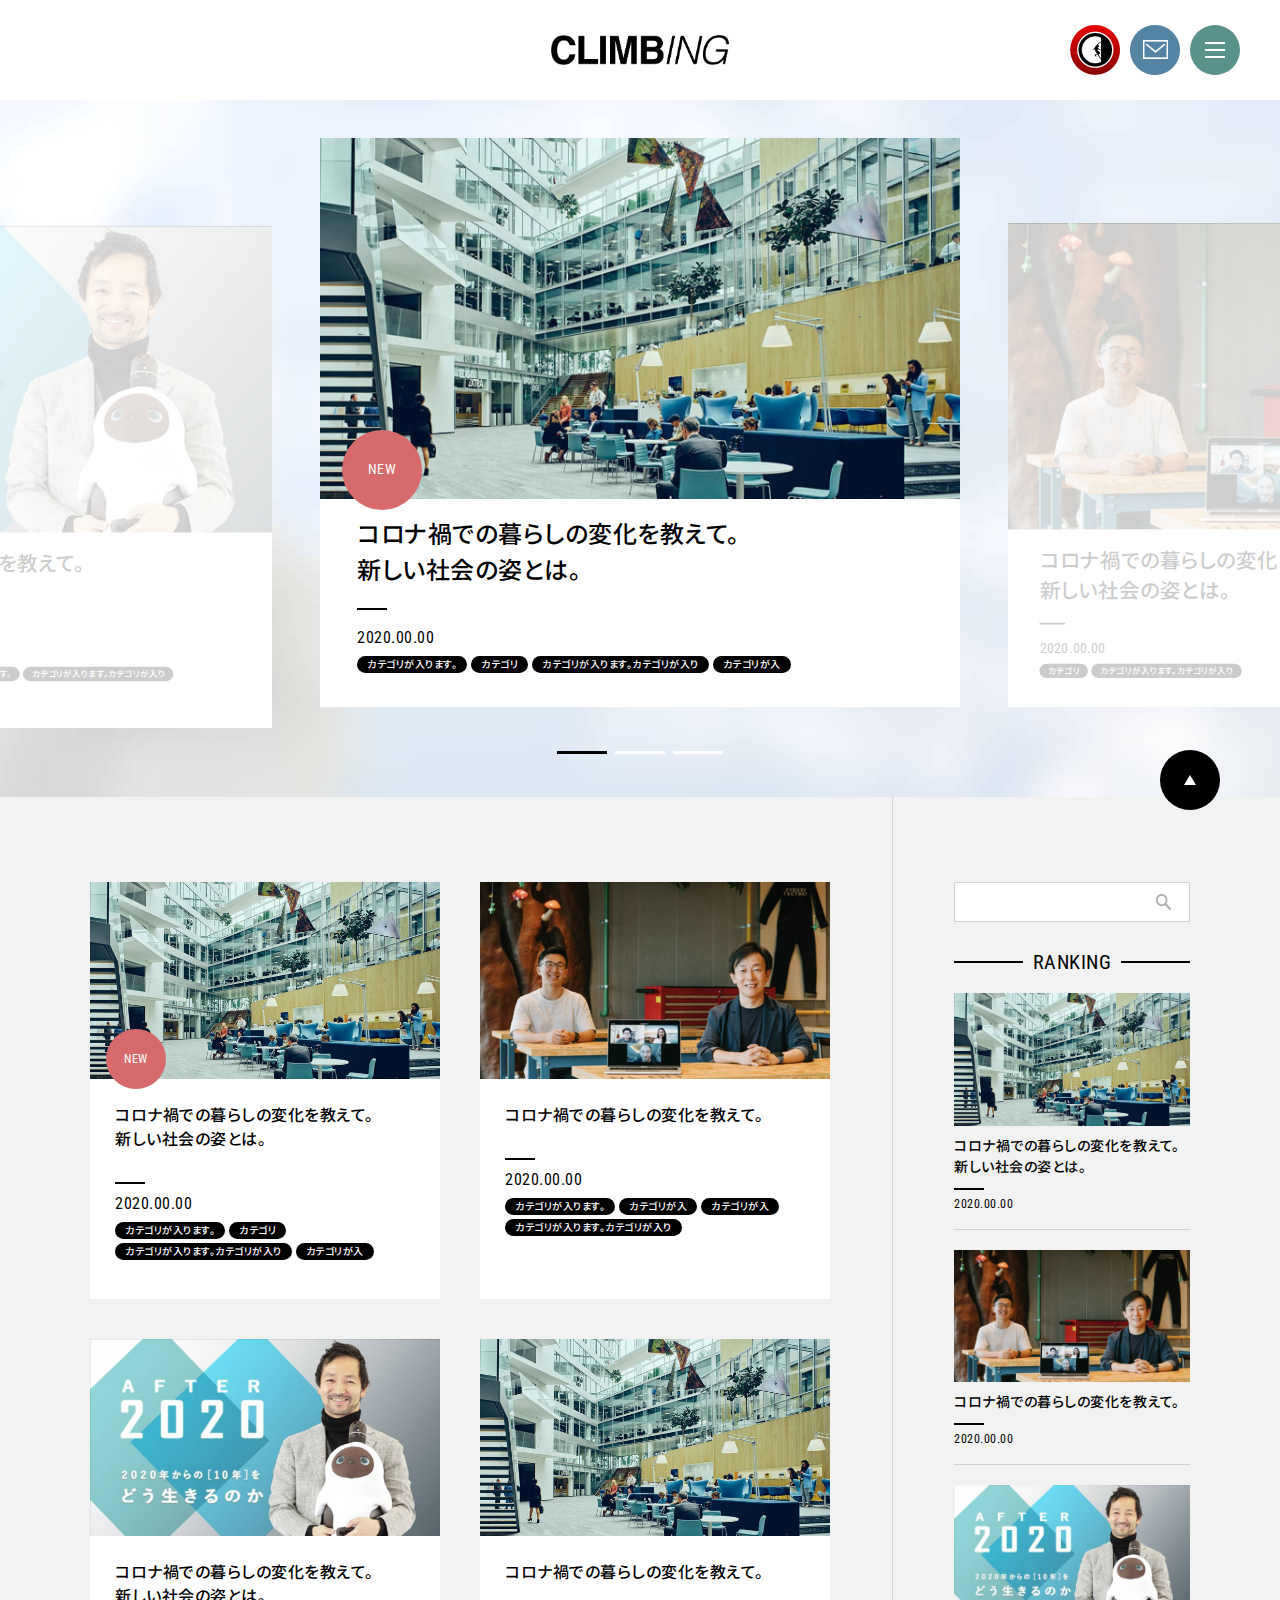
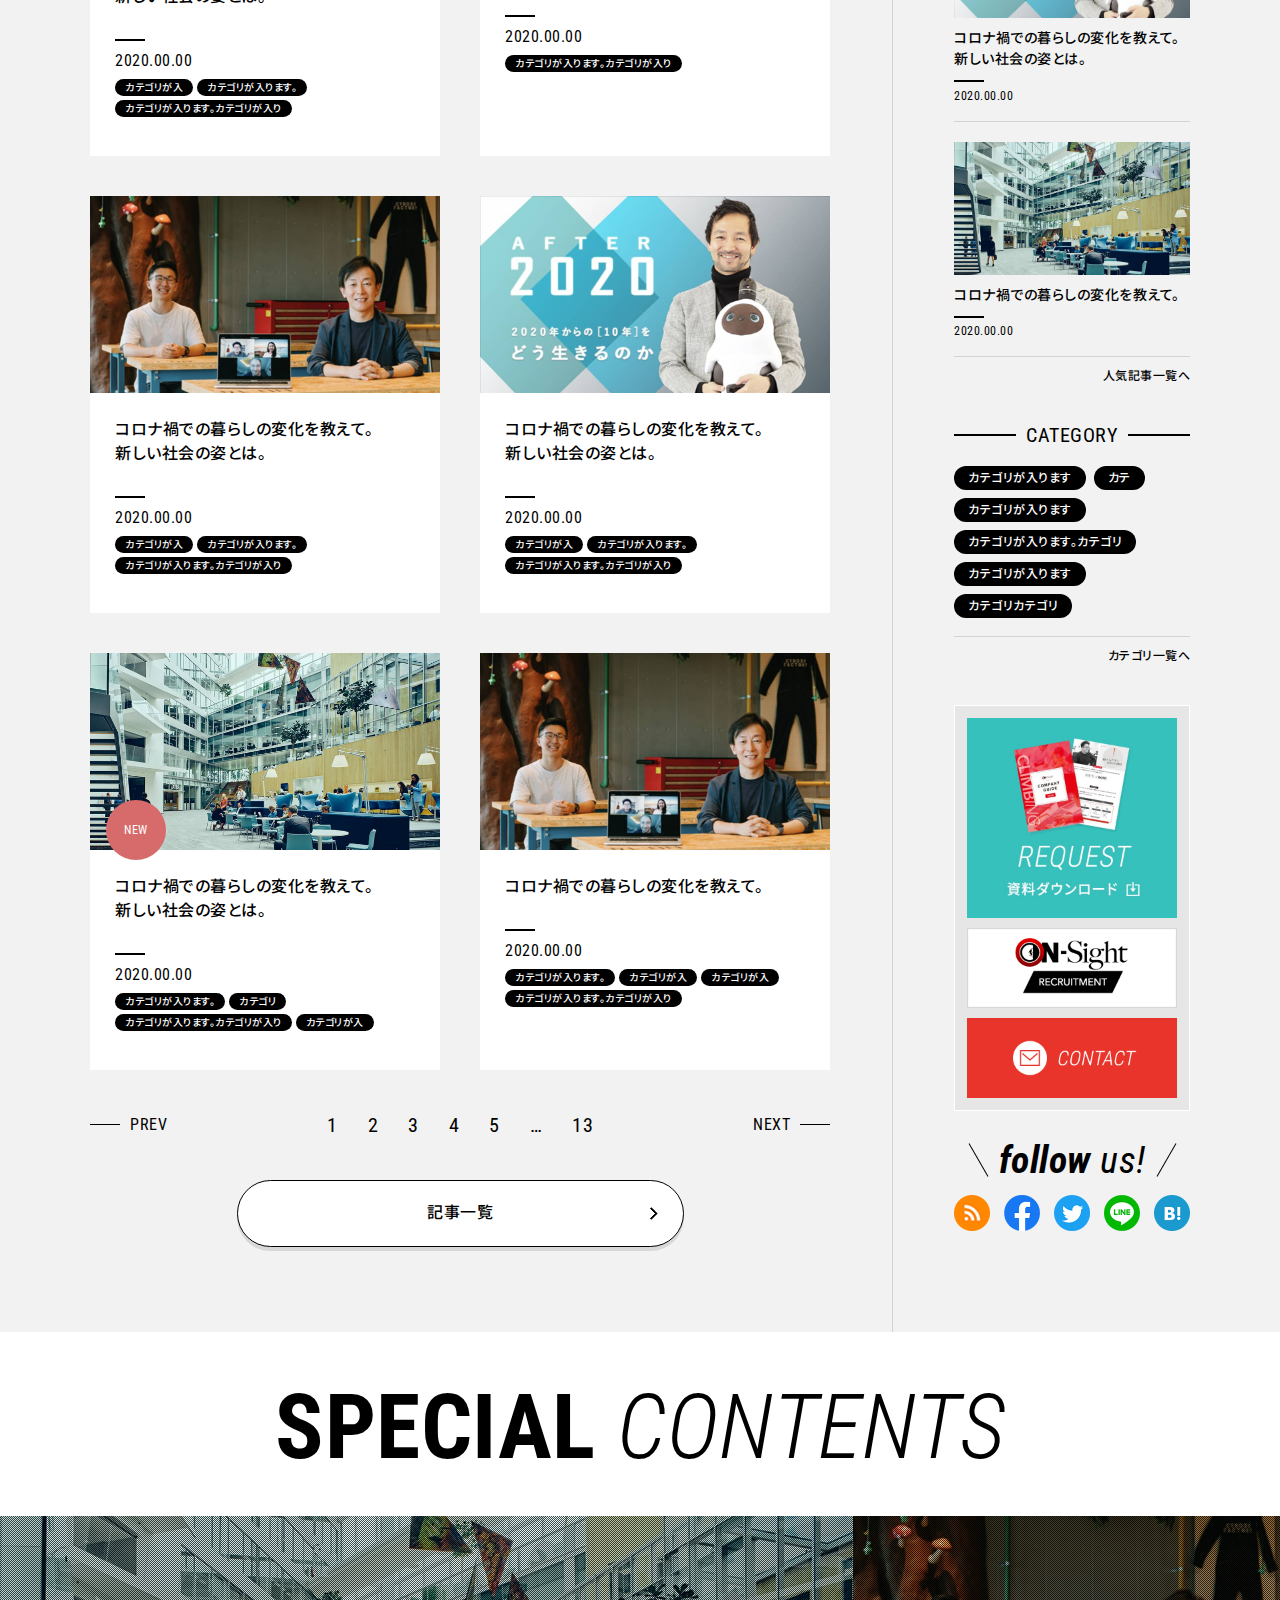
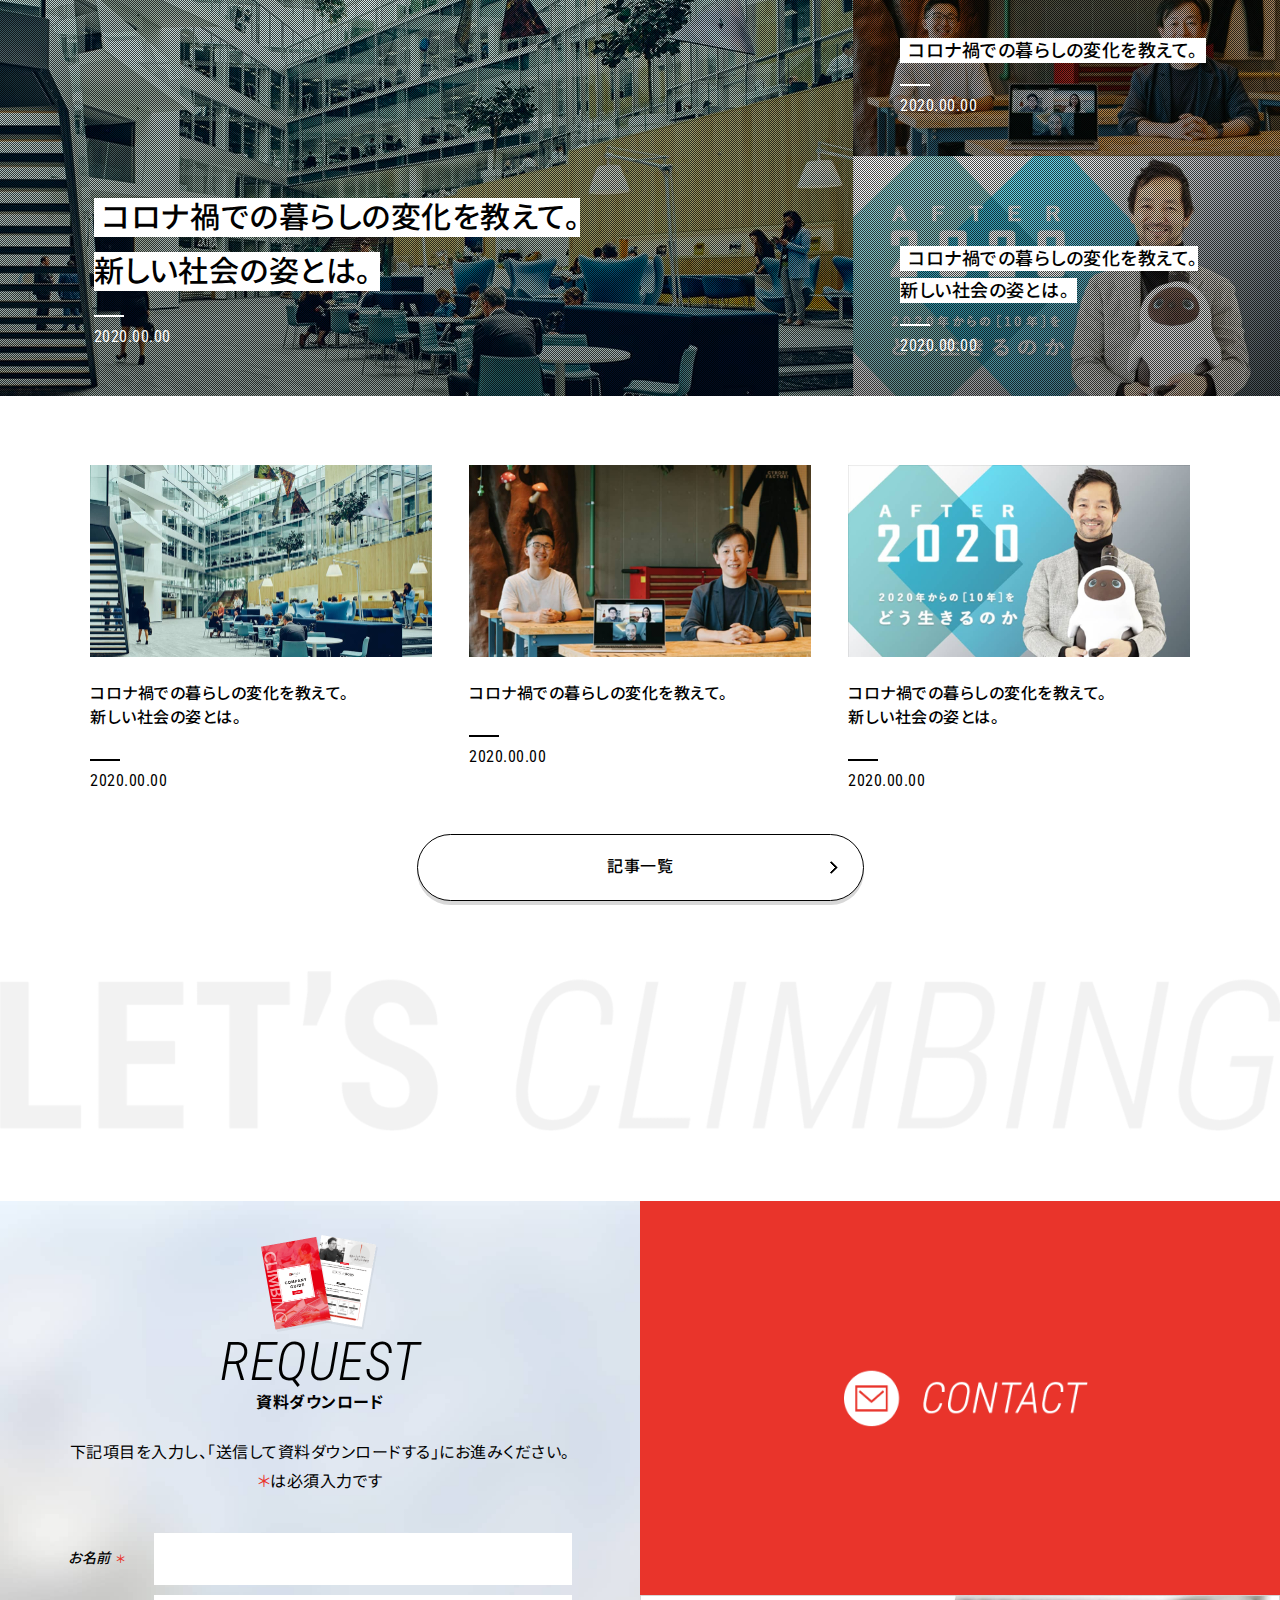
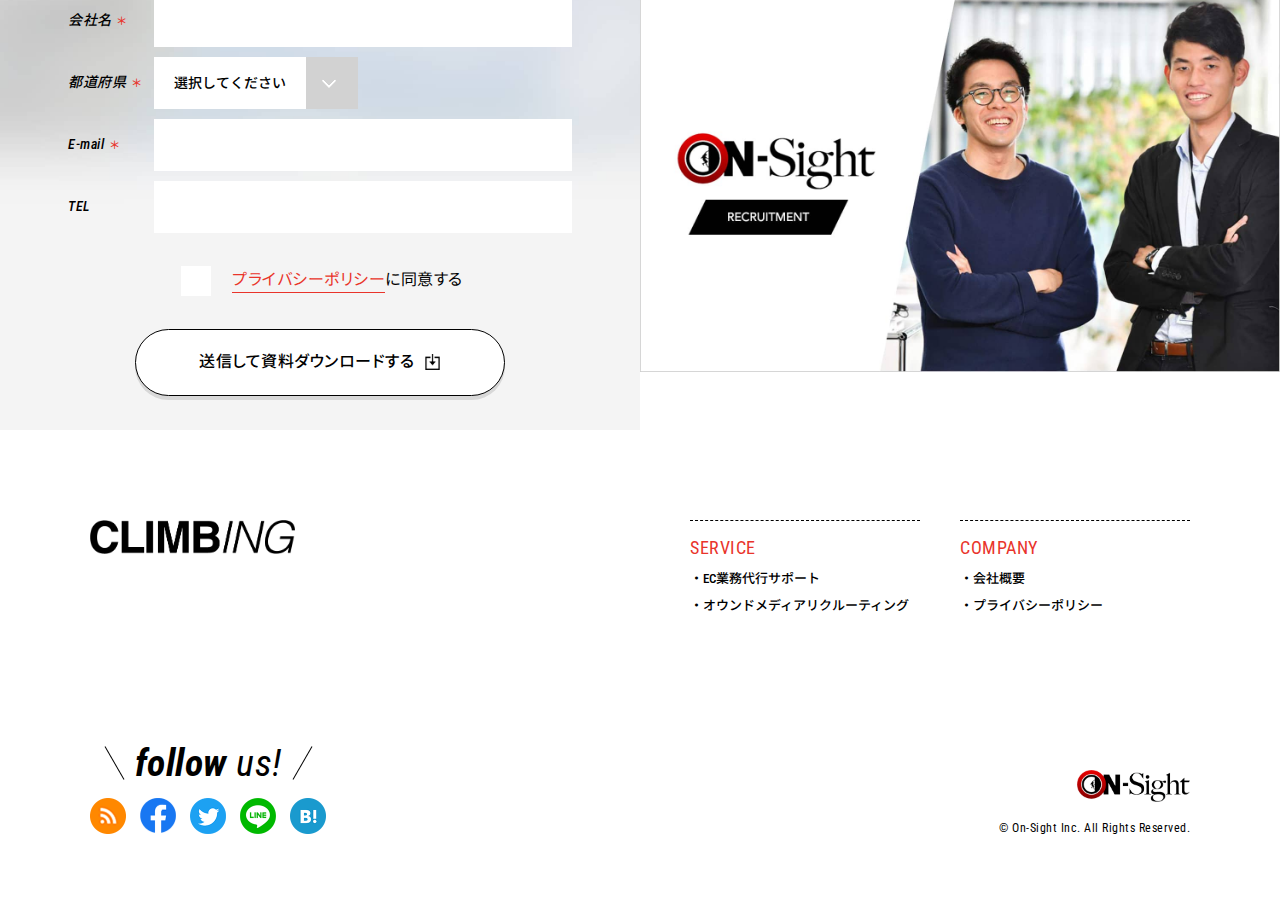
==== index.html @ fc83b9ff "HTML追加" ====
<!DOCTYPE HTML>
<html lang="ja">
<head>
<meta charset="UTF-8">

<meta http-equiv="X-UA-Compatible" content="IE=edge">
<meta name="viewport" content="width=device-width,initial-scale=1">
<title>CLIMBING</title>
<meta name="description" content="ディスクリプション">
<meta name="keywords" content="キーワードを,で区切って指定">
<meta property="og:url" content="ページのURL">
<meta property="og:title" content="ページのタイトル">
<meta property="og:type" content="ページのタイプ">
<meta property="og:description" content="記事の抜粋">
<meta property="og:image" content="画像のURL">
<meta property="og:site_name" content="※サイト名※">
<meta property="og:locale" content="ja_JP">
<meta name="msapplication-TileImage" content="画像のURL">
<link rel="shortcut icon" href="faviconのURL">

<link rel="stylesheet" href="./wp-content/themes/climbing/css/style.css">

</head>
<body>  
<a id="page-top"></a>
<div id="wrapper">
  <header class="header">
    <h1 class="header__logo"><a href="./"><img src="./wp-content/themes/climbing/images/logo_climbing.png" alt="CLIMBING" ></a></h1>
    <ul class="header__icn">
      <li class="header__icn__item"><a href="#"><img src="./wp-content/themes/climbing/images/icn_header_onsight.png" alt="オンサイト株式会社" ></a></li>
      <li class="header__icn__item"><a href="./contact/"><img src="./wp-content/themes/climbing/images/icn_header_contact.png" alt="CONTACT" ></a></li>
      <li class="header__icn__item -menu">
        <a href="#" class="header__menu" data-nav-open="false">
          <span class="header__menu__item -top"></span>
          <span class="header__menu__item -middle"></span>
          <span class="header__menu__item -bottom"></span>
        </a>
      </li>
    </ul>
    <nav class="header__nav" data-nav-open="false">
      <div class="header__nav__wrap">
        <ul class="header__nav__list">
          <li class="header__nav__list__item">
            <a href="./">
              <span class="en">Home</span>
              <span class="jp">ホーム</span>
            </a>
          </li>
          <li class="header__nav__list__item">
            <a href="./category/">
              <span class="en">CATEGORY</span>
              <span class="jp">カテゴリ一覧</span>
            </a>
          </li>
          <li class="header__nav__list__item">
            <a href="./#special">
              <span class="en">SPECIAL CONTENTS</span>
              <span class="jp">特集記事</span>
            </a>
          </li>
          <li class="header__nav__list__item">
            <a href="./#request">
              <span class="en">REQUEST</span>
              <span class="jp">資料ダウンロード</span>
            </a>
          </li>
          <li class="header__nav__list__item">
            <a href="./contact/">
              <span class="en">CONTACT</span>
              <span class="jp">お問い合わせ</span>
            </a>
          </li>
        </ul>
        <a href="https://on-sight.biz" target="_blank" class="header__nav__banner">
          <img src="./wp-content/themes/climbing/images/bnr_onsight.png" alt="オンサイト株式会社" >
        </a>
        <div class="header__nav__sns sns">
          <ul class="sns__list">
            <li class="sns__list__item"><a href="#"><img src="./wp-content/themes/climbing/images/icn_sns_rss.png" alt="RSS" ></a></li>
            <li class="sns__list__item"><a href="#"><img src="./wp-content/themes/climbing/images/icn_sns_facebook.png" alt="Facebook" ></a></li>
            <li class="sns__list__item"><a href="#"><img src="./wp-content/themes/climbing/images/icn_sns_twitter.png" alt="twitter" ></a></li>
            <li class="sns__list__item"><a href="#"><img src="./wp-content/themes/climbing/images/icn_sns_line.png" alt="LINE" ></a></li>
            <li class="sns__list__item"><a href="#"><img src="./wp-content/themes/climbing/images/icn_sns_bookmark.png" alt="はてなブックマーク" ></a></li>
          </ul>
        </div>
      <!--/.header__nav__wrap--></div>
    <!--/.header__nav--></nav>
  </header>
  <main class="main">
    <div class="home">
      <div class="home__pickup">
        <div class="swiper-container">
          <div class="swiper-wrapper">
            <div class="swiper-slide">
              <article class="home__pickup__article article -new">
                <a href="#">
                  <p class="article__photo"><img src="./wp-content/themes/climbing/images/ph_dummy1.jpg" alt="写真" ></p>
                  <h2 class="article__head">コロナ禍での暮らしの変化を教えて。<br>新しい社会の姿とは。</h2>
                </a>
                <div class="article__data">
                  <time datetime="2020-09-09" class="article__date">2020.00.00</time>
                  <ul class="article__category">
                    <li class="article__category__item"><a href="./category_list/" class="article__category__link">カテゴリが入ります。</a></li>
                    <li class="article__category__item"><a href="./category_list/" class="article__category__link">カテゴリ</a></li>
                    <li class="article__category__item"><a href="./category_list/" class="article__category__link">カテゴリが入ります。カテゴリが入り</a></li>
                    <li class="article__category__item"><a href="./category_list/" class="article__category__link">カテゴリが入</a></li>
                  </ul>
                <!--/.article__data--></div>
              </article>
            </div>
            <div class="swiper-slide">
              <article class="home__pickup__article article">
                <a href="#">
                  <p class="article__photo"><img src="./wp-content/themes/climbing/images/ph_dummy2.jpg" alt="写真" ></p>
                  <h2 class="article__head">コロナ禍での暮らしの変化を教えて。<br>新しい社会の姿とは。</h2>
                </a>
                <div class="article__data">
                  <time datetime="2020-09-09" class="article__date">2020.00.00</time>
                  <ul class="article__category">
                    <li class="article__category__item"><a href="./category_list/" class="article__category__link">カテゴリ</a></li>
                    <li class="article__category__item"><a href="./category_list/" class="article__category__link">カテゴリが入ります。カテゴリが入り</a></li>
                  </ul>
                <!--/.article__data--></div>
              </article>
            </div>
            <div class="swiper-slide">
              <article class="home__pickup__article article">
                <a href="#">
                  <p class="article__photo"><img src="./wp-content/themes/climbing/images/ph_dummy3.jpg" alt="写真" ></p>
                  <h2 class="article__head">コロナ禍での暮らしの変化を教えて。<br>新しい社会の姿とは。</h2>
                </a>
                <div class="article__data">
                  <time datetime="2020-09-09" class="article__date">2020.00.00</time>
                  <ul class="article__category">
                    <li class="article__category__item"><a href="./category_list/" class="article__category__link">カテゴリが入ります。</a></li>
                    <li class="article__category__item"><a href="./category_list/" class="article__category__link">カテゴリが入</a></li>
                    <li class="article__category__item"><a href="./category_list/" class="article__category__link">カテゴリが入ります。</a></li>
                    <li class="article__category__item"><a href="./category_list/" class="article__category__link">カテゴリが入ります。カテゴリが入り</a></li>
                    <li class="article__category__item"><a href="./category_list/" class="article__category__link">カテゴリが入ります。</a></li>
                  </ul>
                <!--/.article__data--></div>
              </article>
            </div>
          <!--/.swiper-wrapper--></div>
          <div class="swiper-pagination"></div>
        <!--/.swiper-container--></div>
      <!--/.home__pickup--></div>
      
      <div class="main__contents">
        <div class="main__contents__wrap wrap">
          <div class="main__contents__main">
            <div class="main__contents__articles">
              <article class="main__contents__article article -new">
                <a href="#">
                  <p class="article__photo"><img src="./wp-content/themes/climbing/images/ph_dummy1.jpg" alt="写真" ></p>
                  <h2 class="article__head">コロナ禍での暮らしの変化を教えて。<br>新しい社会の姿とは。</h2>
                </a>
                <div class="article__data">
                  <time datetime="2020-09-09" class="article__date">2020.00.00</time>
                  <ul class="article__category">
                    <li class="article__category__item"><a href="./category_list/" class="article__category__link">カテゴリが入ります。</a></li>
                    <li class="article__category__item"><a href="./category_list/" class="article__category__link">カテゴリ</a></li>
                    <li class="article__category__item"><a href="./category_list/" class="article__category__link">カテゴリが入ります。カテゴリが入り</a></li>
                    <li class="article__category__item"><a href="./category_list/" class="article__category__link">カテゴリが入</a></li>
                  </ul>
                <!--/.article__data--></div>
              </article>
              <article class="main__contents__article article">
                <a href="#">
                  <p class="article__photo"><img src="./wp-content/themes/climbing/images/ph_dummy2.jpg" alt="写真" ></p>
                  <h2 class="article__head">コロナ禍での暮らしの変化を教えて。</h2>
                </a>
                <div class="article__data">
                  <time datetime="2020-09-09" class="article__date">2020.00.00</time>
                  <ul class="article__category">
                    <li class="article__category__item"><a href="./category_list/" class="article__category__link">カテゴリが入ります。</a></li>
                    <li class="article__category__item"><a href="./category_list/" class="article__category__link">カテゴリが入</a></li>
                    <li class="article__category__item"><a href="./category_list/" class="article__category__link">カテゴリが入</a></li>
                    <li class="article__category__item"><a href="./category_list/" class="article__category__link">カテゴリが入ります。カテゴリが入り</a></li>
                  </ul>
                <!--/.article__data--></div>
              </article>
              <article class="main__contents__article article">
                <a href="#">
                  <p class="article__photo"><img src="./wp-content/themes/climbing/images/ph_dummy3.jpg" alt="写真" ></p>
                  <h2 class="article__head">コロナ禍での暮らしの変化を教えて。<br>新しい社会の姿とは。</h2>
                </a>
                <div class="article__data">
                  <time datetime="2020-09-09" class="article__date">2020.00.00</time>
                  <ul class="article__category">
                    <li class="article__category__item"><a href="./category_list/" class="article__category__link">カテゴリが入</a></li>
                    <li class="article__category__item"><a href="./category_list/" class="article__category__link">カテゴリが入ります。</a></li>
                    <li class="article__category__item"><a href="./category_list/" class="article__category__link">カテゴリが入ります。カテゴリが入り</a></li>
                  </ul>
                <!--/.article__data--></div>
              </article>
              <article class="main__contents__article article">
                <a href="#">
                  <p class="article__photo"><img src="./wp-content/themes/climbing/images/ph_dummy1.jpg" alt="写真" ></p>
                  <h2 class="article__head">コロナ禍での暮らしの変化を教えて。</h2>
                </a>
                <div class="article__data">
                  <time datetime="2020-09-09" class="article__date">2020.00.00</time>
                  <ul class="article__category">
                    <li class="article__category__item"><a href="./category_list/" class="article__category__link">カテゴリが入ります。カテゴリが入り</a></li>
                  </ul>
                <!--/.article__data--></div>
              </article>
              <article class="main__contents__article article">
                <a href="#">
                  <p class="article__photo"><img src="./wp-content/themes/climbing/images/ph_dummy2.jpg" alt="写真" ></p>
                  <h2 class="article__head">コロナ禍での暮らしの変化を教えて。<br>新しい社会の姿とは。</h2>
                </a>
                <div class="article__data">
                  <time datetime="2020-09-09" class="article__date">2020.00.00</time>
                  <ul class="article__category">
                    <li class="article__category__item"><a href="./category_list/" class="article__category__link">カテゴリが入</a></li>
                    <li class="article__category__item"><a href="./category_list/" class="article__category__link">カテゴリが入ります。</a></li>
                    <li class="article__category__item"><a href="./category_list/" class="article__category__link">カテゴリが入ります。カテゴリが入り</a></li>
                  </ul>
                <!--/.article__data--></div>
              </article>
              <article class="main__contents__article article">
                <a href="#">
                  <p class="article__photo"><img src="./wp-content/themes/climbing/images/ph_dummy3.jpg" alt="写真" ></p>
                  <h2 class="article__head">コロナ禍での暮らしの変化を教えて。<br>新しい社会の姿とは。</h2>
                </a>
                <div class="article__data">
                  <time datetime="2020-09-09" class="article__date">2020.00.00</time>
                  <ul class="article__category">
                    <li class="article__category__item"><a href="./category_list/" class="article__category__link">カテゴリが入</a></li>
                    <li class="article__category__item"><a href="./category_list/" class="article__category__link">カテゴリが入ります。</a></li>
                    <li class="article__category__item"><a href="./category_list/" class="article__category__link">カテゴリが入ります。カテゴリが入り</a></li>
                  </ul>
                <!--/.article__data--></div>
              </article>
              <article class="main__contents__article article -new">
                <a href="#">
                  <p class="article__photo"><img src="./wp-content/themes/climbing/images/ph_dummy1.jpg" alt="写真" ></p>
                  <h2 class="article__head">コロナ禍での暮らしの変化を教えて。<br>新しい社会の姿とは。</h2>
                </a>
                <div class="article__data">
                  <time datetime="2020-09-09" class="article__date">2020.00.00</time>
                  <ul class="article__category">
                    <li class="article__category__item"><a href="./category_list/" class="article__category__link">カテゴリが入ります。</a></li>
                    <li class="article__category__item"><a href="./category_list/" class="article__category__link">カテゴリ</a></li>
                    <li class="article__category__item"><a href="./category_list/" class="article__category__link">カテゴリが入ります。カテゴリが入り</a></li>
                    <li class="article__category__item"><a href="./category_list/" class="article__category__link">カテゴリが入</a></li>
                  </ul>
                <!--/.article__data--></div>
              </article>
              <article class="main__contents__article article">
                <a href="#">
                  <p class="article__photo"><img src="./wp-content/themes/climbing/images/ph_dummy2.jpg" alt="写真" ></p>
                  <h2 class="article__head">コロナ禍での暮らしの変化を教えて。</h2>
                </a>
                <div class="article__data">
                  <time datetime="2020-09-09" class="article__date">2020.00.00</time>
                  <ul class="article__category">
                    <li class="article__category__item"><a href="./category_list/" class="article__category__link">カテゴリが入ります。</a></li>
                    <li class="article__category__item"><a href="./category_list/" class="article__category__link">カテゴリが入</a></li>
                    <li class="article__category__item"><a href="./category_list/" class="article__category__link">カテゴリが入</a></li>
                    <li class="article__category__item"><a href="./category_list/" class="article__category__link">カテゴリが入ります。カテゴリが入り</a></li>
                  </ul>
                <!--/.article__data--></div>
              </article>
            <!--/.contents__articles--></div>
            <div class="main__contents__pager pager">
              <p class="pager__prev"><a href="#">PREV</a></p>
              <ul class="pager__nav">
                <li class="pager__nav__item"><a href="#">1</a></li>
                <li class="pager__nav__item"><a href="#">2</a></li>
                <li class="pager__nav__item"><a href="#">3</a></li>
                <li class="pager__nav__item"><a href="#">4</a></li>
                <li class="pager__nav__item"><a href="#">5</a></li>
                <li class="pager__nav__item"><span>…</span></li>
                <li class="pager__nav__item"><a href="#">13</a></li>
              </ul>
              <p class="pager__next"><a href="#">NEXT</a></p>
            <!--/.pager--></div>
            <div class="main__contents__button button">
              <a href="#" class="button__item">
                <span class="button__txt">記事一覧</span>
              </a>
            <!--/.button--></div>
          <!--/.contents__main--></div>
          <div class="main__contents__side side">
            <div class="side__search">
              <input type="text" name="search" value="" class="side__search__input">
            <!--/.side__search--></div>
            <section class="side__ranking">
              <h2 class="side__ranking__head"><span class="side__ranking__head__txt">RANKING</span></h2>
              <div class="side__ranking__articles">
                <article class="side__ranking__article article -small">
                  <a href="#">
                    <p class="article__photo"><img src="./wp-content/themes/climbing/images/ph_dummy1.jpg" alt="写真" ></p>
                    <h2 class="article__head">コロナ禍での暮らしの変化を教えて。<br>新しい社会の姿とは。</h2>
                    <div class="article__data">
                      <time datetime="2020-09-09" class="article__date">2020.00.00</time>
                    <!--/.article__data--></div>
                  </a>
                </article>
                <article class="side__ranking__article article -small">
                  <a href="#">
                    <p class="article__photo"><img src="./wp-content/themes/climbing/images/ph_dummy2.jpg" alt="写真" ></p>
                    <h2 class="article__head">コロナ禍での暮らしの変化を教えて。</h2>
                    <div class="article__data">
                      <time datetime="2020-09-09" class="article__date">2020.00.00</time>
                    <!--/.article__data--></div>
                  </a>
                </article>
                <article class="side__ranking__article article -small">
                  <a href="#">
                    <p class="article__photo"><img src="./wp-content/themes/climbing/images/ph_dummy3.jpg" alt="写真" ></p>
                    <h2 class="article__head">コロナ禍での暮らしの変化を教えて。<br>新しい社会の姿とは。</h2>
                    <div class="article__data">
                      <time datetime="2020-09-09" class="article__date">2020.00.00</time>
                    <!--/.article__data--></div>
                  </a>
                </article>
                <article class="side__ranking__article article -small">
                  <a href="#">
                    <p class="article__photo"><img src="./wp-content/themes/climbing/images/ph_dummy1.jpg" alt="写真" ></p>
                    <h2 class="article__head">コロナ禍での暮らしの変化を教えて。</h2>
                    <div class="article__data">
                      <time datetime="2020-09-09" class="article__date">2020.00.00</time>
                    <!--/.article__data--></div>
                  </a>
                </article>
                <a href="./category/" class="side__ranking__link">人気記事一覧へ</a>
              <!--/.side__ranking__articles--></div>
            <!--/.side__ranking--></section>
            <section class="side__category">
              <h2 class="side__category__head"><span class="side__category__head__txt">CATEGORY</span></h2>
              <ul class="side__category__list">
                <li class="side__category__list__item"><a href="./category_list/">カテゴリが入ります</a></li>
                <li class="side__category__list__item"><a href="./category_list/">カテ</a></li>
                <li class="side__category__list__item"><a href="./category_list/">カテゴリが入ります</a></li>
                <li class="side__category__list__item"><a href="./category_list/">カテゴリが入ります。カテゴリ</a></li>
                <li class="side__category__list__item"><a href="./category_list/">カテゴリが入ります</a></li>
                <li class="side__category__list__item"><a href="./category_list/">カテゴリカテゴリ</a></li>
              <!--/.side__category__list--></ul>
              <a href="./category/" class="side__category__link">カテゴリ一覧へ</a>
            <!--/.side__category--></section>
            <div class="side__banners">
              <div class="side__banners__cols -request">
               <a href="./#request" data-scroll class="side__banners__item">
                 <span class="pc-only"><img src="./wp-content/themes/climbing/images/bnr_request_s.jpg" alt="資料ダウンロード" ></span>
                 <span class="sp-only"><img src="./wp-content/themes/climbing/images/bnr_request_s_sp.jpg" alt="資料ダウンロード" ></span>
              </a>
              <!--/.side__banners__cols--></div>
              <div class="side__banners__cols">
                <a href="https://on-sight.biz/recruit/" target="_blank" class="side__banners__item"><img src="./wp-content/themes/climbing/images/bnr_recruit_s.png" alt="オンサイト株式会社 採用情報" ></a>
                <a href="./contact/" class="side__banners__item"><img src="./wp-content/themes/climbing/images/bnr_contact_s.png" alt="CONTACT" ></a>
              <!--/.side__banners__cols--></div>
            <!--/.side__banners--></div>
            <section class="side__sns sns">
              <h2 class="sns__head">
                <span class="sns__head__txt"><span class="bold">follow</span> us!</span>
              </h2>
              <ul class="sns__list">
                <li class="sns__list__item"><a href="#"><img src="./wp-content/themes/climbing/images/icn_sns_rss.png" alt="RSS" ></a></li>
                <li class="sns__list__item"><a href="#"><img src="./wp-content/themes/climbing/images/icn_sns_facebook.png" alt="Facebook" ></a></li>
                <li class="sns__list__item"><a href="#"><img src="./wp-content/themes/climbing/images/icn_sns_twitter.png" alt="twitter" ></a></li>
                <li class="sns__list__item"><a href="#"><img src="./wp-content/themes/climbing/images/icn_sns_line.png" alt="LINE" ></a></li>
                <li class="sns__list__item"><a href="#"><img src="./wp-content/themes/climbing/images/icn_sns_bookmark.png" alt="はてなブックマーク" ></a></li>
              </ul>
            </section>
          <!--/.contents__side--></div>
        <!--/.contents__wrap--></div>
      <!--/.contents--></div>
      <section id="special" class="home__special">
        <h2 class="home__special__head wrap">
          <span class="bold">SPECIAL</span> <span class="italic">CONTENTS</span>
        </h2>
        <div class="pc-only">
          <div class="home__special__pickup">
            <div class="home__special__pickup__main">
              <article class="home__special__pickup__article article">
                <a href="#">
                  <p class="article__photo"><img src="./wp-content/themes/climbing/images/ph_dummy1.jpg" alt="写真" ></p>
                  <div class="home__special__pickup__article__data">
                    <h2 class="article__head">コロナ禍での暮らしの変化を教えて。<br>新しい社会の姿とは。</h2>
                    <div class="article__data">
                      <time datetime="2020-09-09" class="article__date">2020.00.00</time>
                    <!--/.article__data--></div>
                  <!--/.home__special__pickup__article__data--></div>
                </a>
              </article>
            <!--/.home__special__pickup__main--></div>
            <div class="home__special__pickup__sub">
              <article class="home__special__pickup__article article">
                <a href="#">
                  <p class="article__photo"><img src="./wp-content/themes/climbing/images/ph_dummy2.jpg" alt="写真" ></p>
                  <div class="home__special__pickup__article__data">
                    <h2 class="article__head">コロナ禍での暮らしの変化を教えて。</h2>
                    <div class="article__data">
                      <time datetime="2020-09-09" class="article__date">2020.00.00</time>
                    <!--/.article__data--></div>
                  <!--/.home__special__pickup__article__data--></div>
                </a>
              </article>
              <article class="home__special__pickup__article article">
                <a href="#">
                  <p class="article__photo"><img src="./wp-content/themes/climbing/images/ph_dummy3.jpg" alt="写真" ></p>
                  <div class="home__special__pickup__article__data">
                    <h2 class="article__head">コロナ禍での暮らしの変化を教えて。<br>新しい社会の姿とは。</h2>
                    <div class="article__data">
                      <time datetime="2020-09-09" class="article__date">2020.00.00</time>
                    <!--/.article__data--></div>
                  <!--/.home__special__pickup__article__data--></div>
                </a>
              </article>
            <!--/.home__special__pickup__sub--></div>
          <!--/.home__special__pickup--></div>
        <!--/.pc-only--></div>
        <div class="sp-only">
          <div class="home__special__pickup">
            <div class="swiper-container">
              <div class="swiper-wrapper">
                <div class="swiper-slide">
                  <article class="home__special__pickup__article article">
                    <a href="#">
                      <p class="article__photo"><img src="./wp-content/themes/climbing/images/ph_dummy1.jpg" alt="写真" ></p>
                      <div class="home__special__pickup__article__data">
                        <h2 class="article__head">コロナ禍での暮らしの変化を教えて。<br>新しい社会の姿とは。</h2>
                        <div class="article__data">
                          <time datetime="2020-09-09" class="article__date">2020.00.00</time>
                        <!--/.article__data--></div>
                      <!--/.home__special__pickup__article__data--></div>
                    </a>
                  </article>
                </div>
                <div class="swiper-slide">
                  <article class="home__special__pickup__article article">
                    <a href="#">
                      <p class="article__photo"><img src="./wp-content/themes/climbing/images/ph_dummy2.jpg" alt="写真" ></p>
                      <div class="home__special__pickup__article__data">
                        <h2 class="article__head">コロナ禍での暮らしの変化を教えて。</h2>
                        <div class="article__data">
                          <time datetime="2020-09-09" class="article__date">2020.00.00</time>
                        <!--/.article__data--></div>
                      <!--/.home__special__pickup__article__data--></div>
                    </a>
                  </article>
                </div>
                <div class="swiper-slide">
                  <article class="home__special__pickup__article article">
                    <a href="#">
                      <p class="article__photo"><img src="./wp-content/themes/climbing/images/ph_dummy3.jpg" alt="写真" ></p>
                      <div class="home__special__pickup__article__data">
                        <h2 class="article__head">コロナ禍での暮らしの変化を教えて。<br>新しい社会の姿とは。</h2>
                        <div class="article__data">
                          <time datetime="2020-09-09" class="article__date">2020.00.00</time>
                        <!--/.article__data--></div>
                      <!--/.home__special__pickup__article__data--></div>
                    </a>
                  </article>
                </div>
              <!--/.swiper-wrapper--></div>
              <div class="swiper-pagination"></div>
            <!--/.swiper-container--></div>
          <!--/.home__special__pickup--></div>
        <!--/.sp-only--></div>
        <div class="wrap">
          <div class="home__special__contents">
            <article class="home__special__contents__article article -middle">
              <a href="#">
                <p class="article__photo"><img src="./wp-content/themes/climbing/images/ph_dummy1.jpg" alt="写真" ></p>
                <h2 class="article__head">コロナ禍での暮らしの変化を教えて。<br>新しい社会の姿とは。</h2>
                <div class="article__data">
                  <time datetime="2020-09-09" class="article__date">2020.00.00</time>
                <!--/.article__data--></div>
              </a>
            </article>
            <article class="home__special__contents__article article -middle">
              <a href="#">
                <p class="article__photo"><img src="./wp-content/themes/climbing/images/ph_dummy2.jpg" alt="写真" ></p>
                <h2 class="article__head">コロナ禍での暮らしの変化を教えて。</h2>
                <div class="article__data">
                  <time datetime="2020-09-09" class="article__date">2020.00.00</time>
                <!--/.article__data--></div>
              </a>
            </article>
            <article class="home__special__contents__article article -middle">
              <a href="#">
                <p class="article__photo"><img src="./wp-content/themes/climbing/images/ph_dummy3.jpg" alt="写真" ></p>
                <h2 class="article__head">コロナ禍での暮らしの変化を教えて。<br>新しい社会の姿とは。</h2>
                <div class="article__data">
                  <time datetime="2020-09-09" class="article__date">2020.00.00</time>
                <!--/.article__data--></div>
              </a>
            </article>
          <!--/.home__special__contents--></div>
          <div class="home__special__button button">
            <a href="#" class="button__item">
              <span class="button__txt">記事一覧</span>
            </a>
          <!--/.button--></div>
        <!--/.wrap--></div>
      <!--/.home__special--></section>
      <div class="home__footer">
        <div class="home__footer__wrap">
          <div class="home__footer__cols">
            <section id="request" class="request">
              <div class="request__wrap">
                <h2 class="request__head">
                  <span class="img"><img src="./wp-content/themes/climbing/images/img_request.png" alt="資料ダウンロード" ></span>
                  <span class="en">REQUEST</span>
                  <span class="jp">資料ダウンロード</span>
                </h2>
                <p class="request__txt">下記項目を入力し、<br class="sp-only">「送信して資料ダウンロードする」にお進みください。<br><span class="red">＊</span>は必須入力です</p>
                <dl class="request__form">
                  <dt class="request__form__head -required">お名前</dt>
                  <dd class="request__form__input"><input type="text" name="name" value="" required></dd>
                  <dt class="request__form__head -required">会社名</dt>
                  <dd class="request__form__input"><input type="text" name="company" value="" required></dd>
                  <dt class="request__form__head -required">都道府県</dt>
                  <dd class="request__form__input">
                    <label class="request__form__select">
                      <select name="pref_id" tabindex="0" required>
                        <option value="" selected>選択してください</option>
                          <optgroup label="北海道・東北">  
                              <option value="北海道">北海道</option>  
                              <option value="青森県">青森県</option>  
                              <option value="秋田県">秋田県</option>  
                              <option value="岩手県">岩手県</option>  
                              <option value="山形県">山形県</option>  
                              <option value="宮城県">宮城県</option>  
                              <option value="福島県">福島県</option>  
                          </optgroup>  
                          <optgroup label="甲信越・北陸">  
                              <option value="山梨県">山梨県</option>  
                              <option value="長野県">長野県</option>  
                              <option value="新潟県">新潟県</option>  
                              <option value="富山県">富山県</option>  
                              <option value="石川県">石川県</option>  
                              <option value="福井県">福井県</option>  
                          </optgroup>  
                          <optgroup label="関東">  
                              <option value="茨城県">茨城県</option>  
                              <option value="栃木県">栃木県</option>  
                              <option value="群馬県">群馬県</option>  
                              <option value="埼玉県">埼玉県</option>  
                              <option value="千葉県">千葉県</option>  
                              <option value="東京都">東京都</option>  
                              <option value="神奈川県">神奈川県</option>  
                          </optgroup>  
                          <optgroup label="東海">  
                              <option value="愛知県">愛知県</option>  
                              <option value="静岡県">静岡県</option>  
                              <option value="岐阜県">岐阜県</option>  
                              <option value="三重県">三重県</option>  
                          </optgroup>  
                          <optgroup label="関西">  
                              <option value="大阪府">大阪府</option>  
                              <option value="兵庫県">兵庫県</option>  
                              <option value="京都府">京都府</option>  
                              <option value="滋賀県">滋賀県</option>  
                              <option value="奈良県">奈良県</option>  
                              <option value="和歌山県">和歌山県</option>  
                          </optgroup>  
                          <optgroup label="中国">  
                              <option value="岡山県">岡山県</option>  
                              <option value="広島県">広島県</option>  
                              <option value="鳥取県">鳥取県</option>  
                              <option value="島根県">島根県</option>  
                              <option value="山口県">山口県</option>  
                          </optgroup>  
                          <optgroup label="四国">  
                              <option value="徳島県">徳島県</option>  
                              <option value="香川県">香川県</option>  
                              <option value="愛媛県">愛媛県</option>  
                              <option value="高知県">高知県</option>  
                          </optgroup>  
                          <optgroup label="九州・沖縄">  
                              <option value="福岡県">福岡県</option>  
                              <option value="佐賀県">佐賀県</option>  
                              <option value="長崎県">長崎県</option>  
                              <option value="熊本県">熊本県</option>  
                              <option value="大分県">大分県</option>  
                              <option value="宮崎県">宮崎県</option>  
                              <option value="鹿児島県">鹿児島県</option>  
                              <option value="沖縄県">沖縄県</option>  
                          </optgroup>  
                      </select>
                    </label>
                  </dd>
                  <dt class="request__form__head -required">E-mail</dt>
                  <dd class="request__form__input"><input type="email" name="email" value="" required></dd>
                  <dt class="request__form__head">TEL</dt>
                  <dd class="request__form__input"><input type="tel" name="tel" value=""></dd>
                <!--/.request__form--></dl>
                <div class="request__privacy">
                  <input type="checkbox" name="privacy" value="" class="request__privacy__check">
                  <span class="request__privacy__txt"><a href="https://on-sight.biz/privacy_policy/" target="_blank">プライバシーポリシー</a>に同意する</span>
                <!--/.request__privacy--></div>
                <div class="request__button button">
                  <label class="button__item -download">
                    <span class="button__txt">送信して資料ダウンロードする</span>
                    <input type="button" name="button" value="送信して資料ダウンロードする">
                  </label>
                <!--/.button--></div>
              <!--/.request__wrap--></div>
            <!--/.request--></section>
          </div>
          <div class="home__footer__cols">
            <a href="./contact/"><img src="./wp-content/themes/climbing/images/bnr_contact.png" alt="CONTACT" ></a>
            <a href="https://on-sight.biz/recruit/" target="_blank"><img src="./wp-content/themes/climbing/images/bnr_recruit.jpg" alt="オンサイト株式会社 採用情報" ></a>
          <!--/.home__footer__cols--></div>
        <!--/.home__footer__wrap--></div>
      <!--/.home__footer--></div>
    <!--/.home--></div>
  </main>
  <footer class="footer">
    <div class="footer__wrap">
      <div class="wrap">
        <a href="#page-top" class="footer__pagetop"></a>
        <div class="footer__top">
          <a href="./" class="footer__logo"><img src="./wp-content/themes/climbing/images/logo_climbing.png" alt="CLIMBING" ></a>
          <div class="footer__nav">
            <section class="footer__nav__item">
              <h2 class="footer__nav__head">SERVICE</h2>
              <ul class="footer__nav__list">
                <li class="footer__nav__list__item"><a href="https://on-sight.biz/lp/ec/" target="_blank">・EC業務代行サポート</a></li>
                <li class="footer__nav__list__item"><a href="https://on-sight.biz/lp/ownedmediarecruiting/01/" target="_blank">・オウンドメディア<br class="sp-only">リクルーティング</a></li>
              </ul>
            </section>
            <section class="footer__nav__item">
              <h2 class="footer__nav__head">COMPANY</h2>
              <ul class="footer__nav__list">
                <li class="footer__nav__list__item"><a href="https://on-sight.biz/corporate/">・会社概要</a></li>
                <li class="footer__nav__list__item"><a href="https://on-sight.biz/privacy_policy/">・プライバシーポリシー</a></li>
              </ul>
            </section>
          <!--/.footer__nav--></div>
        <!--/.footer__top--></div>
        <div class="footer__bottom">
          <section class="footer__sns sns">
            <h2 class="sns__head">
                <span class="sns__head__txt"><span class="bold">follow</span> us!</span>
            </h2>
            <ul class="sns__list">
              <li class="sns__list__item"><a href="#"><img src="./wp-content/themes/climbing/images/icn_sns_rss.png" alt="RSS" ></a></li>
              <li class="sns__list__item"><a href="#"><img src="./wp-content/themes/climbing/images/icn_sns_facebook.png" alt="Facebook" ></a></li>
              <li class="sns__list__item"><a href="#"><img src="./wp-content/themes/climbing/images/icn_sns_twitter.png" alt="twitter" ></a></li>
              <li class="sns__list__item"><a href="#"><img src="./wp-content/themes/climbing/images/icn_sns_line.png" alt="LINE" ></a></li>
              <li class="sns__list__item"><a href="#"><img src="./wp-content/themes/climbing/images/icn_sns_bookmark.png" alt="はてなブックマーク" ></a></li>
            </ul>
          </section>
          <section class="footer__author">
            <h2 class="footer__author__logo"><a href="https://on-sight.biz" target="_blank"><img src="./wp-content/themes/climbing/images/logo_onsight.png" alt="オンサイト株式会社" ></a></h2>
            <p class="footer__author__copyright">© On-Sight Inc. All Rights Reserved.</p>
          </section>
        <!--/.footer__bottom--></div>
      <!--/.wrap--></div>
    <!--/.footer__wrap--></div>
  </footer>
<!--/#wrapper--></div>
<script src="./wp-content/themes/climbing/js/smooth-scroll.polyfills.min.js"></script>
<script src="./wp-content/themes/climbing/js/swiper.min.js"></script>
<script src="./wp-content/themes/climbing/js/default-min.js"></script>

</body>
</html>
---- wp-content/themes/climbing/css/style.css ----
@charset "UTF-8";
@import url("https://fonts.googleapis.com/css2?family=Noto+Sans+JP:wght@300;400;500;700;900&display=swap");
@import url("https://fonts.googleapis.com/css2?family=Roboto+Condensed:ital,wght@0,300;0,400;0,700;1,300;1,400;1,700&display=swap");
html, body, div, span, applet, object, iframe,
h1, h2, h3, h4, h5, h6, p, blockquote, pre,
a, abbr, acronym, address, big, cite, code,
del, dfn, em, img, ins, kbd, q, s, samp,
small, strike, strong, sub, sup, tt, var,
b, u, i, center,
dl, dt, dd, ol, ul, li,
fieldset, form, label, legend,
table, caption, tbody, tfoot, thead, tr, th, td,
article, aside, canvas, details, embed,
figure, figcaption, footer, header, hgroup,
menu, nav, output, ruby, section, summary,
time, mark, audio, video {
  margin: 0;
  padding: 0;
  border: 0;
  font: inherit;
  font-size: 100%;
  vertical-align: baseline; }

html {
  line-height: 1; }

ol, ul {
  list-style: none; }

table {
  border-collapse: collapse;
  border-spacing: 0; }

caption, th, td {
  text-align: left;
  font-weight: normal;
  vertical-align: middle; }

q, blockquote {
  quotes: none; }
  q:before, q:after, blockquote:before, blockquote:after {
    content: "";
    content: none; }

a img {
  border: none; }

article, aside, details, figcaption, figure, footer, header, hgroup, main, menu, nav, section, summary {
  display: block; }

*,
*:before,
*:after {
  -webkit-box-sizing: border-box;
  -moz-box-sizing: border-box;
  -o-box-sizing: border-box;
  -ms-box-sizing: border-box;
  box-sizing: border-box; }

html, input,
button,
select,
textarea {
  font-family: "Roboto Condensed", "Noto Sans JP", "ヒラギノ角ゴ Pro", "Hiragino Kaku Gothic Pro", "メイリオ", Meiryo, sans-serif; }

html {
  width: 100%;
  background-color: #fff;
  font-size: 62.5%;
  font-feature-settings: "palt" 1;
  letter-spacing: 0.05em;
  line-height: 1.5;
  color: #000; }

body {
  position: relative;
  width: 100%;
  margin: 0;
  -webkit-text-size-adjust: 100%;
  word-wrap: break-word;
  -webkit-overflow-scrolling: touch; }

a,
button {
  color: #000;
  text-decoration: none;
  -moz-transition: all 0.2s;
  -o-transition: all 0.2s;
  -webkit-transition: all 0.2s;
  transition: all 0.2s; }
  a:hover,
  button:hover {
    opacity: 0.6; }
  @media screen and (max-width: 767px) {
    a:hover,
    button:hover {
      opacity: 1; } }

img,
svg {
  vertical-align: bottom;
  max-width: 100%;
  height: auto; }

svg {
  fill: currentColor; }

.wrap {
  position: relative;
  width: 100%;
  max-width: 1140px;
  margin: 0 auto;
  padding: 0 20px; }
  @media screen and (max-width: 767px) {
    .wrap {
      padding: 0 5.20833%; } }

#wrapper {
  position: relative;
  z-index: 10 !important;
  overflow: hidden; }

input,
button,
select,
textarea {
  -moz-appearance: none;
  -webkit-appearance: none;
  padding: 0;
  border: none;
  border-radius: 0;
  outline: none;
  background: none;
  font-weight: 500; }

button {
  color: #000;
  cursor: pointer; }

.acc-head {
  display: block;
  cursor: pointer; }

.acc-body {
  display: none; }

.pc-only {
  display: inherit !important; }

.sp-only {
  display: none !important; }

@media screen and (max-width: 767px) {
  .pc-only {
    display: none !important; }

  .sp-only {
    display: inherit !important; } }
/*--------------------------
 header
----------------------------*/
.header {
  position: fixed;
  top: 0;
  right: 0;
  left: 0;
  display: flex;
  align-items: center;
  justify-content: center;
  height: 100px;
  background-color: #fff;
  z-index: 100; }
  @media screen and (max-width: 767px) {
    .header {
      justify-content: space-between;
      height: 15.46667vw;
      padding: 0 5.20833%; } }

.header__logo {
  width: 178px; }
  @media screen and (max-width: 767px) {
    .header__logo {
      width: 33.33333vw; } }

.header__icn {
  position: absolute;
  top: 0;
  right: 40px;
  bottom: 0;
  display: flex;
  justify-content: flex-end;
  align-items: center; }
  @media screen and (max-width: 767px) {
    .header__icn {
      position: static; } }

.header__icn__item {
  position: relative;
  width: 50px;
  margin-left: 10px; }
  .header__icn__item.-menu {
    z-index: 210; }
  @media screen and (max-width: 767px) {
    .header__icn__item {
      width: 10.13333vw;
      margin-left: 2.13333vw; } }

.header__menu {
  position: relative;
  display: block;
  width: 50px;
  height: 50px;
  border-radius: 50%;
  background-color: #5a918a; }
  .header__menu[data-nav-open="true"] .header__menu__item.-top {
    margin-top: -1px;
    -moz-transform: rotate(225deg);
    -ms-transform: rotate(225deg);
    -webkit-transform: rotate(225deg);
    transform: rotate(225deg); }
  .header__menu[data-nav-open="true"] .header__menu__item.-middle {
    opacity: 0; }
  .header__menu[data-nav-open="true"] .header__menu__item.-bottom {
    margin-top: -1px;
    -moz-transform: rotate(315deg);
    -ms-transform: rotate(315deg);
    -webkit-transform: rotate(315deg);
    transform: rotate(315deg); }
  @media screen and (max-width: 767px) {
    .header__menu {
      width: 10.13333vw;
      height: 10.13333vw; } }

.header__menu__item {
  position: absolute;
  top: 50%;
  left: 50%;
  display: block;
  width: 20px;
  height: 2px;
  background-color: #fff;
  margin: -1px 0 0 -10px;
  -moz-transition: all 0.3s;
  -o-transition: all 0.3s;
  -webkit-transition: all 0.3s;
  transition: all 0.3s; }
  .header__menu__item.-top {
    margin-top: -8px; }
  .header__menu__item.-bottom {
    margin-top: 6px; }
  @media screen and (max-width: 767px) {
    .header__menu__item {
      width: 4.26667vw;
      height: 0.53333vw;
      margin-left: -2.13333vw; }
      .header__menu__item.-top {
        margin-top: -1.86667vw; }
      .header__menu__item.-bottom {
        margin-top: 1.33333vw; } }

.header__nav {
  position: fixed;
  top: 0;
  right: -600px;
  bottom: 0;
  width: 506px;
  background-color: rgba(255, 255, 255, 0.95);
  z-index: 200;
  -moz-transition: all 0.3s;
  -o-transition: all 0.3s;
  -webkit-transition: all 0.3s;
  transition: all 0.3s; }
  @media screen and (max-width: 767px) {
    .header__nav {
      width: 100%;
      right: -120%; } }
  .header__nav[data-nav-open="true"] {
    right: 0; }

.header__nav__wrap {
  height: 100%;
  padding: 100px 40px 60px 80px;
  overflow: auto; }
  @media screen and (max-width: 767px) {
    .header__nav__wrap {
      padding: 20vw 17.33333vw 10.66667vw; } }

.header__nav__list {
  margin-bottom: 50px; }
  @media screen and (max-width: 767px) {
    .header__nav__list {
      margin-bottom: 10.66667vw; } }

.header__nav__list__item + .header__nav__list__item {
  margin-top: 30px; }
  @media screen and (max-width: 767px) {
    .header__nav__list__item + .header__nav__list__item {
      margin-top: 8vw; } }
.header__nav__list__item a {
  display: block; }
.header__nav__list__item .en {
  display: block;
  margin-bottom: 12px;
  font-size: 4.4rem;
  font-weight: 300;
  line-height: 1; }
  @media screen and (max-width: 767px) {
    .header__nav__list__item .en {
      margin-bottom: 1.6vw;
      font-size: 29px;
      font-size: 7.73333vw; } }
.header__nav__list__item .jp {
  display: block;
  font-size: 1.6rem;
  font-weight: 500;
  line-height: 1; }
  @media screen and (max-width: 767px) {
    .header__nav__list__item .jp {
      font-size: 12px;
      font-size: 3.2vw; } }

.header__nav__banner {
  display: block;
  width: 210px;
  margin-bottom: 36px; }
  @media screen and (max-width: 767px) {
    .header__nav__banner {
      width: 33.33333vw;
      margin-bottom: 4.8vw; } }

/*--------------------------
 footer
----------------------------*/
.footer__wrap {
  padding: 90px 0;
  background-color: #fff; }
  @media screen and (max-width: 767px) {
    .footer__wrap {
      padding: 10.66667vw 0; } }

.footer__pagetop {
  position: fixed;
  right: 60px;
  bottom: 90px;
  display: flex;
  align-items: center;
  justify-content: center;
  width: 60px;
  height: 60px;
  border-radius: 50%;
  background-color: #000;
  z-index: 50; }
  .footer__pagetop::before {
    content: "";
    display: block;
    width: 0;
    height: 0;
    margin-top: -6px;
    border: 6px solid transparent;
    border-bottom: 10px solid #fff; }
  @media screen and (max-width: 767px) {
    .footer__pagetop {
      position: static;
      width: 9.6vw;
      height: 9.6vw;
      margin: 0 auto 5.86667vw; }
      .footer__pagetop::before {
        margin-top: -1.86667vw;
        border: 1.06667vw solid transparent;
        border-bottom: 1.86667vw solid #fff; } }

.footer__top {
  display: flex;
  align-items: flex-start;
  justify-content: space-between;
  margin-bottom: 120px; }
  @media screen and (max-width: 767px) {
    .footer__top {
      display: block;
      margin-bottom: 10.66667vw; } }

.footer__logo {
  display: block;
  width: 205px; }
  @media screen and (max-width: 767px) {
    .footer__logo {
      width: 32vw;
      margin: 0 auto 13.33333vw; } }

.footer__nav {
  display: flex;
  align-items: flex-start;
  justify-content: space-between;
  width: 500px; }
  @media screen and (max-width: 767px) {
    .footer__nav {
      width: 74.66667vw;
      margin: 0 auto; } }

.footer__nav__item {
  width: 230px;
  padding-top: 18px;
  border-top: 1px dashed #000; }
  @media screen and (max-width: 767px) {
    .footer__nav__item {
      width: 34.66667vw;
      padding-top: 3.2vw; } }

.footer__nav__head {
  margin-bottom: 12px;
  font-size: 1.8rem;
  color: #e9342b;
  line-height: 1; }
  @media screen and (max-width: 767px) {
    .footer__nav__head {
      margin-bottom: 3.2vw;
      font-size: 14px;
      font-size: 3.73333vw; } }

.footer__nav__list {
  font-feature-settings: normal;
  letter-spacing: 0; }

.footer__nav__list__item {
  margin-bottom: 8px;
  margin-left: 1em;
  font-size: 1.3rem;
  font-weight: 500;
  text-indent: -1em; }
  @media screen and (max-width: 767px) {
    .footer__nav__list__item {
      margin-bottom: 1.33333vw;
      font-size: 10px;
      font-size: 2.66667vw; } }

.footer__bottom {
  display: flex;
  align-items: flex-end;
  justify-content: space-between; }
  @media screen and (max-width: 767px) {
    .footer__bottom {
      display: block; } }

.footer__sns {
  max-width: 236px; }
  @media screen and (max-width: 767px) {
    .footer__sns {
      display: none; } }

.footer__author {
  text-align: right; }
  @media screen and (max-width: 767px) {
    .footer__author {
      text-align: center; } }

.footer__author__logo {
  width: 113px;
  margin-bottom: 20px;
  margin-left: auto; }
  @media screen and (max-width: 767px) {
    .footer__author__logo {
      width: 21.33333vw;
      margin: 0 auto 3.2vw; } }

.footer__author__copyright {
  font-size: 1.2rem;
  line-height: 1; }
  @media screen and (max-width: 767px) {
    .footer__author__copyright {
      font-size: 10px;
      font-size: 2.66667vw; } }

/*--------------------------
 main
----------------------------*/
.main {
  padding-top: 100px; }
  @media screen and (max-width: 767px) {
    .main {
      padding-top: 15.46667vw; } }

/* .main__contents */
.main__contents {
  background-color: #f2f2f2; }

.main__contents__head {
  margin-bottom: 54px; }
  @media screen and (max-width: 767px) {
    .main__contents__head {
      margin-bottom: 6.66667vw; } }
  .main__contents__head .en {
    display: block;
    margin-bottom: 12px;
    font-size: 6rem;
    font-weight: 300;
    line-height: 1; }
    @media screen and (max-width: 767px) {
      .main__contents__head .en {
        margin-bottom: 1.6vw;
        font-size: 40px;
        font-size: 10.66667vw; } }
  .main__contents__head .jp {
    display: block;
    font-size: 1.8rem;
    font-weight: 500;
    line-height: 1; }
    @media screen and (max-width: 767px) {
      .main__contents__head .jp {
        font-size: 13px;
        font-size: 3.46667vw; } }

.main__contents__wrap {
  position: relative;
  display: flex;
  align-items: flex-start;
  justify-content: space-between;
  padding-top: 4%;
  padding-bottom: 6.66667%; }
  @media screen and (max-width: 767px) {
    .main__contents__wrap {
      display: block;
      padding: 0; } }
  .main__contents__wrap::before {
    content: "";
    position: absolute;
    top: 0;
    left: 72.10526%;
    bottom: 0;
    display: block;
    width: 1px;
    background-color: #d2d2d2;
    pointer-events: none; }
    @media screen and (max-width: 767px) {
      .main__contents__wrap::before {
        content: none; } }

.main__contents__main {
  width: 67.27273%; }
  @media screen and (max-width: 767px) {
    .main__contents__main {
      width: auto;
      padding: 9.33333vw 5.20833% 8vw;
      border-bottom: 1px solid #d2d2d2; } }

.main__contents__articles {
  display: flex;
  justify-content: space-between;
  flex-wrap: wrap; }
  @media screen and (max-width: 767px) {
    .main__contents__articles {
      display: block;
      margin-bottom: 8vw; } }

.main__contents__article {
  width: 47.2973%;
  margin-bottom: 5.40541%; }
  @media screen and (max-width: 767px) {
    .main__contents__article {
      width: auto; } }

.main__contents__button .button__item {
  max-width: 447px; }
  @media screen and (max-width: 767px) {
    .main__contents__button .button__item {
      max-width: 65.06667vw; } }

.main__contents__side {
  width: 21.45455%; }
  @media screen and (max-width: 767px) {
    .main__contents__side {
      width: auto;
      padding: 8vw 5.20833% 10.66667vw; } }

/*--------------------------
 side
----------------------------*/
.side__search {
  margin-bottom: 30px; }
  @media screen and (max-width: 767px) {
    .side__search {
      margin-bottom: 16vw; } }

.side__search__input {
  display: block;
  width: 100%;
  height: 40px;
  padding: 0 10px;
  border: 1px solid #d2d2d2;
  background: #fff url(../images/icn_search.png) no-repeat right 18px center;
  background-size: 15px auto;
  font-size: 1.4rem;
  font-weight: 500; }
  .side__search__input:focus {
    border: 1px solid #e9342b; }
  @media screen and (max-width: 767px) {
    .side__search__input {
      height: 9.6vw;
      padding: 2.66667vw;
      font-size: 16px;
      font-size: 4.26667vw; } }

.side__ranking {
  margin-bottom: 40px; }
  @media screen and (max-width: 767px) {
    .side__ranking {
      margin-bottom: 16vw; } }

.side__ranking__head {
  margin-bottom: 20px;
  text-align: center;
  overflow: hidden; }
  @media screen and (max-width: 767px) {
    .side__ranking__head {
      margin-bottom: 8vw; } }

.side__ranking__head__txt {
  position: relative;
  display: inline-block;
  font-size: 2rem;
  line-height: 1; }
  @media screen and (max-width: 767px) {
    .side__ranking__head__txt {
      font-size: 17px;
      font-size: 4.53333vw;
      text-align: center; } }
  .side__ranking__head__txt::before, .side__ranking__head__txt::after {
    content: "";
    position: absolute;
    top: 0;
    bottom: 0;
    display: block;
    width: 100%;
    height: 2px;
    margin: auto 10px;
    background-color: #000; }
    @media screen and (max-width: 767px) {
      .side__ranking__head__txt::before, .side__ranking__head__txt::after {
        width: 8vw;
        height: 0.26667vw;
        margin: auto 2.66667vw; } }
  .side__ranking__head__txt::before {
    left: 100%; }
  .side__ranking__head__txt::after {
    right: 100%; }

.side__ranking__article {
  width: 100%;
  border-bottom: 1px solid #d2d2d2;
  background-color: transparent; }
  .side__ranking__article + .side__ranking__article {
    margin-top: 20px; }
    @media screen and (max-width: 767px) {
      .side__ranking__article + .side__ranking__article {
        margin-top: 4vw; } }

.side__ranking__link {
  display: block;
  margin-top: 10px;
  font-size: 1.2rem;
  font-weight: 500;
  text-align: right; }
  @media screen and (max-width: 767px) {
    .side__ranking__link {
      margin-top: 2.66667vw;
      font-size: 13px;
      font-size: 3.46667vw; } }

.side__category {
  margin-bottom: 40px; }
  @media screen and (max-width: 767px) {
    .side__category {
      margin-bottom: 5.33333vw; } }

.side__category__head {
  margin-bottom: 20px;
  text-align: center;
  overflow: hidden; }
  @media screen and (max-width: 767px) {
    .side__category__head {
      margin-bottom: 8vw; } }

.side__category__head__txt {
  position: relative;
  display: inline-block;
  font-size: 2rem;
  line-height: 1; }
  @media screen and (max-width: 767px) {
    .side__category__head__txt {
      font-size: 17px;
      font-size: 4.53333vw;
      text-align: center; } }
  .side__category__head__txt::before, .side__category__head__txt::after {
    content: "";
    position: absolute;
    top: 0;
    bottom: 0;
    display: block;
    width: 100%;
    height: 2px;
    margin: auto 10px;
    background-color: #000; }
    @media screen and (max-width: 767px) {
      .side__category__head__txt::before, .side__category__head__txt::after {
        width: 8vw;
        height: 0.26667vw;
        margin: auto 2.66667vw; } }
  .side__category__head__txt::before {
    left: 100%; }
  .side__category__head__txt::after {
    right: 100%; }

.side__category__list {
  display: flex;
  align-items: flex-start;
  justify-content: flex-start;
  flex-wrap: wrap;
  padding-bottom: 10px;
  border-bottom: 1px solid #d2d2d2; }
  @media screen and (max-width: 767px) {
    .side__category__list {
      padding-bottom: 2.66667vw; } }

.side__category__list__item {
  display: inline-block;
  margin-right: 8px;
  margin-bottom: 8px; }
  @media screen and (max-width: 767px) {
    .side__category__list__item {
      margin-right: 2.13333vw;
      margin-bottom: 2.13333vw; } }
  .side__category__list__item a {
    display: block;
    padding: 3px 14px;
    border-radius: 20px;
    background-color: #000;
    font-size: 1.2rem;
    font-weight: 500;
    color: #fff; }
    @media screen and (max-width: 767px) {
      .side__category__list__item a {
        padding: 0.53333vw 3.2vw;
        font-size: 12px;
        font-size: 3.2vw; } }

.side__category__link {
  display: block;
  margin-top: 10px;
  font-size: 1.2rem;
  font-weight: 500;
  text-align: right; }
  @media screen and (max-width: 767px) {
    .side__category__link {
      margin-top: 2.66667vw;
      font-size: 13px;
      font-size: 3.46667vw; } }

.side__banners {
  margin-bottom: 30px;
  padding: 12px 12px 2px;
  border: 1px solid #fff;
  background-color: #e6e6e6; }
  @media screen and (max-width: 767px) {
    .side__banners {
      display: flex;
      padding: 3.73333vw; } }

@media screen and (max-width: 767px) {
  .side__banners__cols {
    width: 45%; }
    .side__banners__cols.-request {
      width: 55%; } }

.side__banners__item {
  display: block;
  margin-bottom: 10px; }
  @media screen and (max-width: 767px) {
    .side__banners__item {
      margin-bottom: 0;
      padding: 1.06667vw; } }

.side__sns {
  margin: 0 auto; }

/*--------------------------
 request
----------------------------*/
.request {
  display: flex;
  align-items: center;
  justify-content: center;
  max-width: 100%;
  height: 100%;
  padding: 5.33333% 0;
  background: url(../images/bg_request.jpg) no-repeat center center;
  background-size: cover; }
  @media screen and (max-width: 767px) {
    .request {
      display: block;
      padding: 8vw 5.20833% 10.66667vw; } }

.request__wrap {
  max-width: 100%;
  width: 78.66667%; }
  @media screen and (max-width: 767px) {
    .request__wrap {
      width: auto; } }

.request__head {
  margin-bottom: 24px;
  text-align: center; }
  @media screen and (max-width: 767px) {
    .request__head {
      margin-bottom: 4.8vw; } }
  .request__head .img {
    display: block;
    width: 117px;
    margin: 0 auto; }
    @media screen and (max-width: 767px) {
      .request__head .img {
        width: 16vw; } }
  .request__head .en {
    display: block;
    font-size: 5.4rem;
    font-style: italic;
    font-weight: 300;
    line-height: 1.1; }
    @media screen and (max-width: 767px) {
      .request__head .en {
        font-size: 35px;
        font-size: 9.33333vw; } }
  .request__head .jp {
    display: block;
    font-size: 1.6rem;
    font-weight: 700; }
    @media screen and (max-width: 767px) {
      .request__head .jp {
        font-size: 11px;
        font-size: 2.93333vw; } }

.request__txt {
  margin-bottom: 36px;
  font-size: 1.6rem;
  line-height: 1.8;
  text-align: center; }
  .request__txt .red {
    color: #e9342b; }
  @media screen and (max-width: 767px) {
    .request__txt {
      margin-bottom: 4.8vw;
      font-size: 12px;
      font-size: 3.2vw; } }

.request__form {
  display: flex;
  align-items: center;
  flex-wrap: wrap;
  margin-bottom: 20px; }
  @media screen and (max-width: 767px) {
    .request__form {
      margin-bottom: 4vw; } }

.request__form__head {
  width: 16.94915%;
  margin-bottom: 10px;
  font-size: 1.4rem;
  font-weight: 500;
  font-style: italic; }
  .request__form__head.-required::after {
    content: "＊";
    margin-left: 0.5em;
    font-size: 0.8em;
    font-style: normal;
    color: #e9342b; }
  @media screen and (max-width: 767px) {
    .request__form__head {
      width: 21.51163%;
      margin-bottom: 1.86667vw;
      font-size: 12px;
      font-size: 3.2vw; } }

.request__form__input {
  width: 83.05085%;
  margin-bottom: 10px; }
  @media screen and (max-width: 767px) {
    .request__form__input {
      width: 78.48837%;
      margin-bottom: 1.86667vw; } }
  .request__form__input input {
    display: block;
    width: 100%;
    height: 52px;
    padding: 10px 20px;
    background-color: #fff;
    font-size: 1.8rem; }
    .request__form__input input:focus {
      box-shadow: 0 0 0 1px #e9342b inset; }
    @media screen and (max-width: 767px) {
      .request__form__input input {
        height: 9.6vw;
        padding: 2.66667vw;
        font-size: 16px;
        font-size: 4.26667vw; } }

.request__form__select {
  position: relative;
  display: inline-block; }
  .request__form__select::before {
    content: "";
    position: absolute;
    top: 50%;
    right: 24px;
    bottom: 0;
    display: block;
    width: 10px;
    height: 10px;
    margin-top: -10px;
    box-shadow: 2px 2px 0 0 #fff;
    -moz-transform: rotate(45deg);
    -ms-transform: rotate(45deg);
    -webkit-transform: rotate(45deg);
    transform: rotate(45deg);
    pointer-events: none; }
  .request__form__select select {
    display: block;
    height: 52px;
    padding: 10px 20px 10px 20px;
    border-right: 52px solid #d2d2d2;
    background-color: #fff;
    font-size: 1.4rem;
    line-height: 1; }
    .request__form__select select:focus {
      box-shadow: 0 0 0 1px #e9342b inset; }
  @media screen and (max-width: 767px) {
    .request__form__select::before {
      right: 4.26667vw;
      width: 2.13333vw;
      height: 2.13333vw;
      margin-top: -2.13333vw; }
    .request__form__select select {
      height: 9.6vw;
      padding: 2.66667vw;
      border-right-width: 9.6vw;
      font-size: 16px;
      font-size: 4.26667vw; } }

.request__button .button__item {
  max-width: 370px; }
  @media screen and (max-width: 767px) {
    .request__button .button__item {
      max-width: 65.06667vw; } }

.request__privacy {
  display: flex;
  align-items: center;
  justify-content: center;
  margin-bottom: 30px;
  text-align: center; }

.request__privacy__check {
  display: inline-block;
  width: 30px;
  height: 30px;
  background: #fff url(../images/icn_checkbox.png) no-repeat center center;
  background-size: 0; }
  .request__privacy__check:focus {
    box-shadow: 0 0 0 1px #e9342b inset; }
  .request__privacy__check:checked {
    background-size: contain; }

.request__privacy__txt {
  display: inline-block;
  margin-left: 18px;
  font-size: 1.6rem; }
  .request__privacy__txt a {
    display: inline-block;
    border-bottom: 1px solid #e9342b;
    color: #e9342b; }

/*
  
                <div class="request__privacy">
                  <label class="request__privacy__label">
                    <input type="checkbox" name="privacy" class="request__privacy__check">
                    <span class="request__privacy__txt"><a href="" target="_blank">プライバシーポリシー</a>に同意する</span>
                  </label>
                <!--/.request__privacy--></div>
  
*/
/*--------------------------
 button
----------------------------*/
.button {
  display: flex;
  align-items: stretch;
  justify-content: center;
  flex-wrap: wrap; }

.button__item {
  position: relative;
  display: inline-block;
  width: 100%;
  padding: 24px;
  border: 1px solid #000;
  border-radius: 60px;
  box-shadow: 0px 4px 0px 0px #d8d8d8;
  background-color: #fff;
  text-align: center;
  cursor: pointer;
  -moz-transition: all 0.2s;
  -o-transition: all 0.2s;
  -webkit-transition: all 0.2s;
  transition: all 0.2s; }
  .button__item:hover {
    opacity: 0.6; }
  .button__item input {
    position: absolute;
    left: -999em; }
  @media screen and (max-width: 767px) {
    .button__item {
      padding: 3.2vw; }
      .button__item:hover {
        opacity: 1; } }
  .button__item + .button__item {
    margin-left: 40px; }
    @media screen and (max-width: 767px) {
      .button__item + .button__item {
        margin-top: 4vw;
        margin-left: 0; } }
  .button__item::before {
    content: "";
    position: absolute;
    top: 0;
    right: 30px;
    bottom: 0;
    display: block;
    width: 9px;
    height: 9px;
    margin: auto 0;
    box-shadow: 2px 2px 0 0 #000;
    -moz-transform: rotate(-45deg);
    -ms-transform: rotate(-45deg);
    -webkit-transform: rotate(-45deg);
    transform: rotate(-45deg); }
    @media screen and (max-width: 767px) {
      .button__item::before {
        right: 5.33333vw;
        width: 2.13333vw;
        height: 2.13333vw; } }
  .button__item.-download::before {
    content: none; }
  .button__item.-download .button__txt {
    padding-right: 26px;
    background: url(../images/icn_download.png) no-repeat right center;
    background-size: contain; }
    @media screen and (max-width: 767px) {
      .button__item.-download .button__txt {
        padding-right: 5.33333vw; } }

.button__txt {
  display: inline-block;
  font-size: 1.6rem;
  font-weight: 500;
  line-height: 1; }
  @media screen and (max-width: 767px) {
    .button__txt {
      font-size: 12px;
      font-size: 3.2vw; } }

/*--------------------------
 sns
----------------------------*/
.sns {
  width: 100%; }

.sns__head {
  margin-bottom: 16px;
  text-align: center; }
  @media screen and (max-width: 767px) {
    .sns__head {
      margin-bottom: 4.26667vw; } }

.sns__head__txt {
  position: relative;
  display: inline-block;
  font-size: 3.8rem;
  font-style: italic;
  line-height: 1; }
  @media screen and (max-width: 767px) {
    .sns__head__txt {
      font-size: 32px;
      font-size: 8.53333vw; } }
  .sns__head__txt .bold {
    font-weight: 700; }
  .sns__head__txt::before, .sns__head__txt::after {
    content: "";
    position: absolute;
    top: 0;
    bottom: 0;
    display: block;
    width: 1px;
    height: 100%;
    margin: 0 20px;
    background-color: #000; }
    @media screen and (max-width: 767px) {
      .sns__head__txt::before, .sns__head__txt::after {
        margin: 0 5.33333vw; } }
  .sns__head__txt::before {
    right: 100%;
    -moz-transform: rotate(-30deg);
    -ms-transform: rotate(-30deg);
    -webkit-transform: rotate(-30deg);
    transform: rotate(-30deg); }
  .sns__head__txt::after {
    left: 100%;
    -moz-transform: rotate(30deg);
    -ms-transform: rotate(30deg);
    -webkit-transform: rotate(30deg);
    transform: rotate(30deg); }

.sns__list {
  display: flex;
  justify-content: space-between; }
  @media screen and (max-width: 767px) {
    .sns__list {
      justify-content: center; } }

.sns__list__item {
  width: 15.25424%; }
  @media screen and (max-width: 767px) {
    .sns__list__item {
      width: 9.6vw;
      margin: 0 1.86667vw; } }

/*--------------------------
 article
----------------------------*/
.article {
  position: relative;
  padding-bottom: 35px;
  background-color: #fff;
  -moz-transition: all 0.2s;
  -o-transition: all 0.2s;
  -webkit-transition: all 0.2s;
  transition: all 0.2s; }
  .article:hover {
    -moz-transform: scale(1.02, 1.02);
    -ms-transform: scale(1.02, 1.02);
    -webkit-transform: scale(1.02, 1.02);
    transform: scale(1.02, 1.02); }
  @media screen and (max-width: 767px) {
    .article {
      padding-bottom: 5.33333vw; }
      .article:hover {
        -moz-transform: scale(1, 1);
        -ms-transform: scale(1, 1);
        -webkit-transform: scale(1, 1);
        transform: scale(1, 1); } }
  .article a {
    display: block; }
  .article.-new .article__photo::before {
    content: "NEW";
    position: absolute;
    bottom: -5.07614%;
    left: 4.57143%;
    display: flex;
    align-items: center;
    justify-content: center;
    width: 60px;
    height: 60px;
    border-radius: 50%;
    background-color: #d76a6a;
    font-size: 1.2rem;
    color: #fff; }
    @media screen and (max-width: 767px) {
      .article.-new .article__photo::before {
        bottom: -4.26667vw;
        left: 2.66667vw;
        width: 14.93333vw;
        height: 14.93333vw;
        font-size: 10px;
        font-size: 2.66667vw; } }
  .article.-small {
    padding-bottom: 16px;
    background-color: transparent;
    overflow: hidden; }
    @media screen and (max-width: 767px) {
      .article.-small {
        padding-bottom: 4vw; } }
    @media screen and (max-width: 767px) {
      .article.-small .article__photo {
        float: left;
        width: 31.46667vw; } }
    .article.-small .article__head {
      padding: 4.23729% 0;
      font-size: 1.4rem; }
      @media screen and (max-width: 767px) {
        .article.-small .article__head {
          margin-left: 34.66667vw;
          padding: 0 0 2.66667vw;
          font-size: 12px;
          font-size: 3.2vw; } }
    .article.-small .article__data {
      margin: 0; }
      @media screen and (max-width: 767px) {
        .article.-small .article__data {
          margin-left: 34.66667vw; } }
    .article.-small .article__date {
      margin-bottom: 0;
      font-size: 1.2rem; }
      @media screen and (max-width: 767px) {
        .article.-small .article__date {
          font-size: 11px;
          font-size: 2.93333vw; } }
  .article.-middle {
    background-color: transparent; }
    .article.-middle .article__head {
      padding-right: 0;
      padding-left: 0; }
    .article.-middle .article__data {
      margin: 0; }

.article__photo {
  position: relative; }

.article__head {
  padding: 7.14286% 7.14286% 8.57143%;
  font-size: 1.6rem;
  font-weight: 500; }
  @media screen and (max-width: 767px) {
    .article__head {
      padding: 5.33333vw 5.33333vw 4vw;
      font-size: 13px;
      font-size: 3.46667vw; } }

.article__data {
  position: relative;
  margin: 0 7.14286%;
  padding-top: 2.85714%; }
  @media screen and (max-width: 767px) {
    .article__data {
      margin: 0 5.33333vw;
      padding-top: 1.33333vw; } }
  .article__data::before {
    content: "";
    position: absolute;
    top: 0;
    left: 0;
    display: block;
    width: 30px;
    height: 2px;
    background-color: #000; }
    @media screen and (max-width: 767px) {
      .article__data::before {
        width: 4vw;
        height: 0.26667vw; } }

.article__date {
  display: block;
  margin-bottom: 6px;
  font-size: 1.6rem; }
  @media screen and (max-width: 767px) {
    .article__date {
      margin-bottom: 1.6vw;
      font-size: 12px;
      font-size: 3.2vw; } }

.article__category {
  display: flex;
  align-items: flex-start;
  justify-content: flex-start;
  flex-wrap: wrap; }

.article__category__item {
  display: inline-block;
  margin-right: 4px;
  margin-bottom: 4px; }
  @media screen and (max-width: 767px) {
    .article__category__item {
      margin-right: 1.6vw;
      margin-bottom: 1.6vw; } }
  .article__category__item a {
    display: block;
    padding: 1px 10px;
    border-radius: 20px;
    background-color: #000;
    font-size: 1rem;
    font-weight: 500;
    color: #fff; }
    @media screen and (max-width: 767px) {
      .article__category__item a {
        padding: 0.53333vw 2.66667vw;
        font-size: 10px;
        font-size: 2.66667vw; } }

/*--------------------------
 pager
----------------------------*/
.pager {
  display: flex;
  align-items: center;
  justify-content: space-between;
  margin-bottom: 40px; }
  @media screen and (max-width: 767px) {
    .pager {
      margin-bottom: 5.33333vw; } }

.pager__prev,
.pager__next {
  position: relative;
  font-size: 1.6rem;
  font-weight: 400; }
  @media screen and (max-width: 767px) {
    .pager__prev,
    .pager__next {
      font-size: 12px;
      font-size: 3.2vw; } }
  .pager__prev::before,
  .pager__next::before {
    content: "";
    position: absolute;
    top: 0;
    bottom: 0;
    display: block;
    width: 30px;
    height: 1px;
    margin: auto 0;
    background-color: #000; }
    @media screen and (max-width: 767px) {
      .pager__prev::before,
      .pager__next::before {
        width: 4vw; } }

.pager__prev {
  padding-left: 40px; }
  @media screen and (max-width: 767px) {
    .pager__prev {
      padding-left: 5.33333vw; } }
  .pager__prev::before {
    left: 0; }

.pager__next {
  padding-right: 40px; }
  @media screen and (max-width: 767px) {
    .pager__next {
      padding-right: 5.33333vw; } }
  .pager__next::before {
    right: 0; }

.pager__nav {
  display: flex;
  align-items: center;
  justify-content: center; }

.pager__nav__item {
  margin: 0 15px;
  font-size: 2rem;
  font-weight: 400; }
  @media screen and (max-width: 767px) {
    .pager__nav__item {
      margin: 0 2.66667vw;
      font-size: 13px;
      font-size: 3.46667vw; } }

/*--------------------------
 home
----------------------------*/
.home .main__contents__wrap {
  padding-top: 6.66667%; }
  @media screen and (max-width: 767px) {
    .home .main__contents__wrap {
      padding-top: 0; } }

.home__pickup {
  padding: 3% 0;
  background: url(../images/bg_home_pickup.jpg) no-repeat center center;
  background-size: cover; }
  @media screen and (max-width: 767px) {
    .home__pickup {
      padding: 6.66667vw 0 5.33333vw; } }
  .home__pickup .swiper-wrapper {
    align-items: stretch; }
  .home__pickup .swiper-container-horizontal > .swiper-pagination-bullets {
    bottom: 0;
    z-index: 10; }
  .home__pickup .swiper-pagination-bullet {
    width: 50px;
    height: 3px;
    border-radius: 0;
    cursor: pointer;
    background: #fff;
    opacity: 1; }
    @media screen and (max-width: 767px) {
      .home__pickup .swiper-pagination-bullet {
        width: 6.66667vw;
        height: 0.53333vw; } }
  .home__pickup .swiper-pagination-bullet-active {
    background: #000; }
  .home__pickup .swiper-slide {
    position: relative;
    -moz-transform: scale(0.85, 0.85);
    -ms-transform: scale(0.85, 0.85);
    -webkit-transform: scale(0.85, 0.85);
    transform: scale(0.85, 0.85);
    -moz-transition: all 0.2s;
    -o-transition: all 0.2s;
    -webkit-transition: all 0.2s;
    transition: all 0.2s;
    transform-origin: bottom;
    margin-bottom: 30px; }
    @media screen and (max-width: 767px) {
      .home__pickup .swiper-slide {
        -moz-transform: scale(1, 1);
        -ms-transform: scale(1, 1);
        -webkit-transform: scale(1, 1);
        transform: scale(1, 1);
        margin-bottom: 4.8vw; } }
    .home__pickup .swiper-slide .home__pickup__article::before {
      content: "";
      position: absolute;
      top: 0;
      right: 0;
      bottom: 0;
      left: 0;
      display: block;
      background-color: rgba(255, 255, 255, 0.8);
      -moz-transition: all 0.2s;
      -o-transition: all 0.2s;
      -webkit-transition: all 0.2s;
      transition: all 0.2s;
      z-index: 5; }
  .home__pickup .swiper-slide-active {
    -moz-transform: scale(1, 1);
    -ms-transform: scale(1, 1);
    -webkit-transform: scale(1, 1);
    transform: scale(1, 1); }
    .home__pickup .swiper-slide-active .home__pickup__article::before {
      opacity: 0;
      pointer-events: none; }

.home__pickup__article {
  padding-bottom: 30px; }
  @media screen and (max-width: 767px) {
    .home__pickup__article {
      height: 100%;
      margin: 0 5.20833%;
      padding-bottom: 5.33333vw; } }
  .home__pickup__article .article__head {
    padding: 2.92398% 5.84795%;
    font-size: 2.4rem; }
    @media screen and (max-width: 767px) {
      .home__pickup__article .article__head {
        padding: 5.33333vw 5.33333vw 4vw;
        font-size: 13px;
        font-size: 3.46667vw; } }
  .home__pickup__article .article__data {
    margin: 0 5.84795%; }
  .home__pickup__article.-new .article__photo::before {
    bottom: -3.04569%;
    left: 3.42857%;
    width: 80px;
    height: 80px;
    font-size: 1.4rem; }
    @media screen and (max-width: 767px) {
      .home__pickup__article.-new .article__photo::before {
        bottom: -4.26667vw;
        left: 2.66667vw;
        width: 14.93333vw;
        height: 14.93333vw;
        font-size: 10px;
        font-size: 2.66667vw; } }

/* .home__special */
.home__special {
  padding: 4% 0 0; }
  @media screen and (max-width: 767px) {
    .home__special {
      padding-top: 10.66667vw; } }

.home__special__head {
  margin-bottom: 3.33333%;
  font-size: 9rem;
  line-height: 1;
  text-align: center; }
  @media screen and (max-width: 767px) {
    .home__special__head {
      margin-bottom: 9.33333vw;
      font-size: 38px;
      font-size: 10.13333vw; } }
  .home__special__head .bold {
    font-weight: 700; }
  .home__special__head .italic {
    font-weight: 300;
    font-style: italic; }

.home__special__pickup {
  display: flex;
  overflow: hidden;
  margin-bottom: 5.33333%; }
  @media screen and (max-width: 767px) {
    .home__special__pickup {
      margin-bottom: 8vw; }
      .home__special__pickup .swiper-container-horizontal > .swiper-pagination-bullets {
        bottom: 0;
        z-index: 10; }
      .home__special__pickup .swiper-pagination-bullet {
        width: 6.66667vw;
        height: 0.53333vw;
        border-radius: 0;
        cursor: pointer;
        background: #f2f2f2;
        opacity: 1; }
      .home__special__pickup .swiper-pagination-bullet-active {
        background: #000; }
      .home__special__pickup .swiper-slide {
        position: relative;
        margin-bottom: 4.8vw; } }

.home__special__pickup__main {
  width: 66.66667%; }
  .home__special__pickup__main .home__special__pickup__article .article__head {
    font-size: 3rem; }

.home__special__pickup__sub {
  width: 33.33333%; }

.home__special__pickup__article {
  padding-bottom: 0; }
  .home__special__pickup__article .article__photo::before {
    content: "";
    position: absolute;
    top: 0;
    right: 0;
    bottom: 0;
    left: 0;
    display: block;
    background: url('[data-uri]');
    background: -webkit-gradient(linear, 50% 0%, 50% 100%, color-stop(0%, rgba(0, 0, 0, 0)), color-stop(100%, rgba(0, 0, 0, 0.28)));
    background: -moz-linear-gradient(rgba(0, 0, 0, 0), rgba(0, 0, 0, 0.28));
    background: -webkit-linear-gradient(rgba(0, 0, 0, 0), rgba(0, 0, 0, 0.28));
    background: linear-gradient(rgba(0, 0, 0, 0), rgba(0, 0, 0, 0.28)); }
  .home__special__pickup__article .article__photo::after {
    content: "";
    position: absolute;
    top: 0;
    right: 0;
    bottom: 0;
    left: 0;
    display: block;
    background: url('[data-uri]'), url('[data-uri]');
    background: -moz-linear-gradient(45deg, rgba(0, 0, 0, 0.7) 25%, rgba(0, 0, 0, 0) 25%, rgba(0, 0, 0, 0) 75%, rgba(0, 0, 0, 0.7) 75%), -moz-linear-gradient(45deg, rgba(0, 0, 0, 0.7) 25%, rgba(0, 0, 0, 0) 25%, rgba(0, 0, 0, 0) 75%, rgba(0, 0, 0, 0.7) 75%);
    background: -webkit-linear-gradient(45deg, rgba(0, 0, 0, 0.7) 25%, rgba(0, 0, 0, 0) 25%, rgba(0, 0, 0, 0) 75%, rgba(0, 0, 0, 0.7) 75%), -webkit-linear-gradient(45deg, rgba(0, 0, 0, 0.7) 25%, rgba(0, 0, 0, 0) 25%, rgba(0, 0, 0, 0) 75%, rgba(0, 0, 0, 0.7) 75%);
    background: linear-gradient(45deg, rgba(0, 0, 0, 0.7) 25%, rgba(0, 0, 0, 0) 25%, rgba(0, 0, 0, 0) 75%, rgba(0, 0, 0, 0.7) 75%), linear-gradient(45deg, rgba(0, 0, 0, 0.7) 25%, rgba(0, 0, 0, 0) 25%, rgba(0, 0, 0, 0) 75%, rgba(0, 0, 0, 0.7) 75%);
    background-size: 2px 2px;
    background-position: 0 0, 1px 1px; }
  .home__special__pickup__article .article__head {
    display: inline;
    padding: 2px 8px;
    background-color: #fff;
    font-size: 1.8rem;
    line-height: 1.8; }
    @media screen and (max-width: 767px) {
      .home__special__pickup__article .article__head {
        padding: 0.53333vw 2.13333vw;
        font-size: 15px;
        font-size: 4vw; } }
  .home__special__pickup__article .article__data {
    margin: 16px 0 0;
    padding-top: 10px; }
    @media screen and (max-width: 767px) {
      .home__special__pickup__article .article__data {
        margin-top: 2.13333vw;
        padding-top: 1.33333vw; } }
    .home__special__pickup__article .article__data::before {
      background-color: #fff; }
  .home__special__pickup__article .article__date {
    color: #fff; }
    @media screen and (max-width: 767px) {
      .home__special__pickup__article .article__date {
        margin-bottom: 0; } }

.home__special__pickup__article__data {
  position: absolute;
  right: 0;
  bottom: 24px;
  left: 0;
  padding: 2% 11%;
  z-index: 5; }
  @media screen and (max-width: 767px) {
    .home__special__pickup__article__data {
      bottom: 2.13333vw;
      padding: 0 5.20833%; } }

.home__special__contents {
  display: flex;
  align-items: flex-start;
  justify-content: space-between; }
  @media screen and (max-width: 767px) {
    .home__special__contents {
      display: block; } }

.home__special__contents__article {
  width: 31.09091%; }
  @media screen and (max-width: 767px) {
    .home__special__contents__article {
      width: auto; } }

.home__special__button .button__item {
  max-width: 447px; }
  @media screen and (max-width: 767px) {
    .home__special__button .button__item {
      max-width: 65.06667vw; } }

/* .home__footer */
.home__footer {
  margin-top: 70px;
  padding-top: 18%;
  background: url(../images/img_lets_climbing.png) no-repeat center top;
  background-size: 100% auto; }
  @media screen and (max-width: 767px) {
    .home__footer {
      margin-top: 13.33333vw;
      padding-top: 20vw; } }

.home__footer__wrap {
  display: flex; }
  @media screen and (max-width: 767px) {
    .home__footer__wrap {
      display: block; } }

.home__footer__cols {
  width: 50%; }
  @media screen and (max-width: 767px) {
    .home__footer__cols {
      width: auto; } }

/*--------------------------
 category
----------------------------*/
@media screen and (max-width: 767px) {
  .category {
    margin-bottom: 5.33333vw; } }

.category__list {
  border-top: 1px solid #d2d2d2; }

.category__list__item {
  border-bottom: 1px solid #d2d2d2; }
  .category__list__item a {
    position: relative;
    display: block;
    padding: 20px 0;
    font-size: 1.6rem;
    font-weight: 500; }
    @media screen and (max-width: 767px) {
      .category__list__item a {
        padding: 4.26667vw 0;
        font-size: 13px;
        font-size: 3.46667vw; } }
    .category__list__item a::before {
      content: "";
      position: absolute;
      top: 0;
      right: 10px;
      bottom: 0;
      display: block;
      width: 9px;
      height: 9px;
      margin: auto 0;
      box-shadow: 2px 2px 0 0 #000;
      -moz-transform: rotate(-45deg);
      -ms-transform: rotate(-45deg);
      -webkit-transform: rotate(-45deg);
      transform: rotate(-45deg); }
      @media screen and (max-width: 767px) {
        .category__list__item a::before {
          right: 2.66667vw;
          width: 2.13333vw;
          height: 2.13333vw; } }
  .category__list__item .name {
    display: inline-block; }
  .category__list__item .num {
    display: inline-block;
    margin-left: 0.5em; }

/*--------------------------
 error
----------------------------*/
.error {
  padding: 12% 0 16%;
  background: url(../images/bg_error.jpg) no-repeat center center;
  background-size: cover; }
  @media screen and (max-width: 767px) {
    .error {
      padding: 17.33333vw 0 26.66667vw; } }

.error__head {
  margin-bottom: 3.63636%;
  font-size: 7rem;
  line-height: 1;
  text-align: center; }
  @media screen and (max-width: 767px) {
    .error__head {
      margin-bottom: 8vw;
      font-size: 40px;
      font-size: 10.66667vw; } }
  .error__head .bold {
    font-weight: 700; }
  .error__head .italic {
    font-weight: 300;
    font-style: italic; }

.error__txt {
  margin-bottom: 90px;
  font-size: 2rem;
  font-weight: 300;
  text-align: center; }
  @media screen and (max-width: 767px) {
    .error__txt {
      margin-bottom: 17.33333vw;
      font-size: 13px;
      font-size: 3.46667vw; } }

.error__button .button__item {
  max-width: 447px; }
  @media screen and (max-width: 767px) {
    .error__button .button__item {
      max-width: 65.06667vw; } }

/**
 * Swiper 5.4.5
 * Most modern mobile touch slider and framework with hardware accelerated transitions
 * http://swiperjs.com
 *
 * Copyright 2014-2020 Vladimir Kharlampidi
 *
 * Released under the MIT License
 *
 * Released on: June 16, 2020
 */
@font-face {
  font-family: 'swiper-icons';
  src: url("data:application/font-woff;charset=utf-8;base64, [base64]//wADZ2x5ZgAAAywAAADMAAAD2MHtryVoZWFkAAABbAAAADAAAAA2E2+eoWhoZWEAAAGcAAAAHwAAACQC9gDzaG10eAAAAigAAAAZAAAArgJkABFsb2NhAAAC0AAAAFoAAABaFQAUGG1heHAAAAG8AAAAHwAAACAAcABAbmFtZQAAA/gAAAE5AAACXvFdBwlwb3N0AAAFNAAAAGIAAACE5s74hXjaY2BkYGAAYpf5Hu/j+W2+MnAzMYDAzaX6QjD6/4//Bxj5GA8AuRwMYGkAPywL13jaY2BkYGA88P8Agx4j+/8fQDYfA1AEBWgDAIB2BOoAeNpjYGRgYNBh4GdgYgABEMnIABJzYNADCQAACWgAsQB42mNgYfzCOIGBlYGB0YcxjYGBwR1Kf2WQZGhhYGBiYGVmgAFGBiQQkOaawtDAoMBQxXjg/wEGPcYDDA4wNUA2CCgwsAAAO4EL6gAAeNpj2M0gyAACqxgGNWBkZ2D4/wMA+xkDdgAAAHjaY2BgYGaAYBkGRgYQiAHyGMF8FgYHIM3DwMHABGQrMOgyWDLEM1T9/w8UBfEMgLzE////P/5//f/V/xv+r4eaAAeMbAxwIUYmIMHEgKYAYjUcsDAwsLKxc3BycfPw8jEQA/[base64]/uznmfPFBNODM2K7MTQ45YEAZqGP81AmGGcF3iPqOop0r1SPTaTbVkfUe4HXj97wYE+yNwWYxwWu4v1ugWHgo3S1XdZEVqWM7ET0cfnLGxWfkgR42o2PvWrDMBSFj/IHLaF0zKjRgdiVMwScNRAoWUoH78Y2icB/yIY09An6AH2Bdu/UB+yxopYshQiEvnvu0dURgDt8QeC8PDw7Fpji3fEA4z/PEJ6YOB5hKh4dj3EvXhxPqH/SKUY3rJ7srZ4FZnh1PMAtPhwP6fl2PMJMPDgeQ4rY8YT6Gzao0eAEA409DuggmTnFnOcSCiEiLMgxCiTI6Cq5DZUd3Qmp10vO0LaLTd2cjN4fOumlc7lUYbSQcZFkutRG7g6JKZKy0RmdLY680CDnEJ+UMkpFFe1RN7nxdVpXrC4aTtnaurOnYercZg2YVmLN/d/gczfEimrE/fs/bOuq29Zmn8tloORaXgZgGa78yO9/cnXm2BpaGvq25Dv9S4E9+5SIc9PqupJKhYFSSl47+Qcr1mYNAAAAeNptw0cKwkAAAMDZJA8Q7OUJvkLsPfZ6zFVERPy8qHh2YER+3i/BP83vIBLLySsoKimrqKqpa2hp6+jq6RsYGhmbmJqZSy0sraxtbO3sHRydnEMU4uR6yx7JJXveP7WrDycAAAAAAAH//wACeNpjYGRgYOABYhkgZgJCZgZNBkYGLQZtIJsFLMYAAAw3ALgAeNolizEKgDAQBCchRbC2sFER0YD6qVQiBCv/H9ezGI6Z5XBAw8CBK/m5iQQVauVbXLnOrMZv2oLdKFa8Pjuru2hJzGabmOSLzNMzvutpB3N42mNgZGBg4GKQYzBhYMxJLMlj4GBgAYow/P/PAJJhLM6sSoWKfWCAAwDAjgbRAAB42mNgYGBkAIIbCZo5IPrmUn0hGA0AO8EFTQAA") format("woff");
  font-weight: 400;
  font-style: normal; }
:root {
  --swiper-theme-color: #007aff; }

.swiper-container {
  margin-left: auto;
  margin-right: auto;
  position: relative;
  overflow: hidden;
  list-style: none;
  padding: 0;
  /* Fix of Webkit flickering */
  z-index: 1; }

.swiper-container-vertical > .swiper-wrapper {
  flex-direction: column; }

.swiper-wrapper {
  position: relative;
  width: 100%;
  height: 100%;
  z-index: 1;
  display: flex;
  transition-property: transform;
  box-sizing: content-box; }

.swiper-container-android .swiper-slide,
.swiper-wrapper {
  transform: translate3d(0px, 0, 0); }

.swiper-container-multirow > .swiper-wrapper {
  flex-wrap: wrap; }

.swiper-container-multirow-column > .swiper-wrapper {
  flex-wrap: wrap;
  flex-direction: column; }

.swiper-container-free-mode > .swiper-wrapper {
  transition-timing-function: ease-out;
  margin: 0 auto; }

.swiper-slide {
  flex-shrink: 0;
  width: 100%;
  height: 100%;
  position: relative;
  transition-property: transform; }

.swiper-slide-invisible-blank {
  visibility: hidden; }

/* Auto Height */
.swiper-container-autoheight,
.swiper-container-autoheight .swiper-slide {
  height: auto; }

.swiper-container-autoheight .swiper-wrapper {
  align-items: flex-start;
  transition-property: transform, height; }

/* 3D Effects */
.swiper-container-3d {
  perspective: 1200px; }

.swiper-container-3d .swiper-wrapper,
.swiper-container-3d .swiper-slide,
.swiper-container-3d .swiper-slide-shadow-left,
.swiper-container-3d .swiper-slide-shadow-right,
.swiper-container-3d .swiper-slide-shadow-top,
.swiper-container-3d .swiper-slide-shadow-bottom,
.swiper-container-3d .swiper-cube-shadow {
  transform-style: preserve-3d; }

.swiper-container-3d .swiper-slide-shadow-left,
.swiper-container-3d .swiper-slide-shadow-right,
.swiper-container-3d .swiper-slide-shadow-top,
.swiper-container-3d .swiper-slide-shadow-bottom {
  position: absolute;
  left: 0;
  top: 0;
  width: 100%;
  height: 100%;
  pointer-events: none;
  z-index: 10; }

.swiper-container-3d .swiper-slide-shadow-left {
  background-image: linear-gradient(to left, rgba(0, 0, 0, 0.5), rgba(0, 0, 0, 0)); }

.swiper-container-3d .swiper-slide-shadow-right {
  background-image: linear-gradient(to right, rgba(0, 0, 0, 0.5), rgba(0, 0, 0, 0)); }

.swiper-container-3d .swiper-slide-shadow-top {
  background-image: linear-gradient(to top, rgba(0, 0, 0, 0.5), rgba(0, 0, 0, 0)); }

.swiper-container-3d .swiper-slide-shadow-bottom {
  background-image: linear-gradient(to bottom, rgba(0, 0, 0, 0.5), rgba(0, 0, 0, 0)); }

/* CSS Mode */
.swiper-container-css-mode > .swiper-wrapper {
  overflow: auto;
  scrollbar-width: none;
  /* For Firefox */
  -ms-overflow-style: none;
  /* For Internet Explorer and Edge */ }

.swiper-container-css-mode > .swiper-wrapper::-webkit-scrollbar {
  display: none; }

.swiper-container-css-mode > .swiper-wrapper > .swiper-slide {
  scroll-snap-align: start start; }

.swiper-container-horizontal.swiper-container-css-mode > .swiper-wrapper {
  scroll-snap-type: x mandatory; }

.swiper-container-vertical.swiper-container-css-mode > .swiper-wrapper {
  scroll-snap-type: y mandatory; }

:root {
  --swiper-navigation-size: 44px;
  /*
  --swiper-navigation-color: var(--swiper-theme-color);
  */ }

.swiper-button-prev,
.swiper-button-next {
  position: absolute;
  top: 50%;
  width: calc(var(--swiper-navigation-size) / 44 * 27);
  height: var(--swiper-navigation-size);
  margin-top: calc(-1 * var(--swiper-navigation-size) / 2);
  z-index: 10;
  cursor: pointer;
  display: flex;
  align-items: center;
  justify-content: center;
  color: var(--swiper-navigation-color, var(--swiper-theme-color)); }

.swiper-button-prev.swiper-button-disabled,
.swiper-button-next.swiper-button-disabled {
  opacity: 0.35;
  cursor: auto;
  pointer-events: none; }

.swiper-button-prev:after,
.swiper-button-next:after {
  font-family: swiper-icons;
  font-size: var(--swiper-navigation-size);
  text-transform: none !important;
  letter-spacing: 0;
  text-transform: none;
  font-variant: initial;
  line-height: 1; }

.swiper-button-prev,
.swiper-container-rtl .swiper-button-next {
  left: 10px;
  right: auto; }

.swiper-button-prev:after,
.swiper-container-rtl .swiper-button-next:after {
  content: 'prev'; }

.swiper-button-next,
.swiper-container-rtl .swiper-button-prev {
  right: 10px;
  left: auto; }

.swiper-button-next:after,
.swiper-container-rtl .swiper-button-prev:after {
  content: 'next'; }

.swiper-button-prev.swiper-button-white,
.swiper-button-next.swiper-button-white {
  --swiper-navigation-color: #ffffff; }

.swiper-button-prev.swiper-button-black,
.swiper-button-next.swiper-button-black {
  --swiper-navigation-color: #000000; }

.swiper-button-lock {
  display: none; }

:root {
  /*
  --swiper-pagination-color: var(--swiper-theme-color);
  */ }

.swiper-pagination {
  position: absolute;
  text-align: center;
  transition: 300ms opacity;
  transform: translate3d(0, 0, 0);
  z-index: 10; }

.swiper-pagination.swiper-pagination-hidden {
  opacity: 0; }

/* Common Styles */
.swiper-pagination-fraction,
.swiper-pagination-custom,
.swiper-container-horizontal > .swiper-pagination-bullets {
  bottom: 10px;
  left: 0;
  width: 100%; }

/* Bullets */
.swiper-pagination-bullets-dynamic {
  overflow: hidden;
  font-size: 0; }

.swiper-pagination-bullets-dynamic .swiper-pagination-bullet {
  transform: scale(0.33);
  position: relative; }

.swiper-pagination-bullets-dynamic .swiper-pagination-bullet-active {
  transform: scale(1); }

.swiper-pagination-bullets-dynamic .swiper-pagination-bullet-active-main {
  transform: scale(1); }

.swiper-pagination-bullets-dynamic .swiper-pagination-bullet-active-prev {
  transform: scale(0.66); }

.swiper-pagination-bullets-dynamic .swiper-pagination-bullet-active-prev-prev {
  transform: scale(0.33); }

.swiper-pagination-bullets-dynamic .swiper-pagination-bullet-active-next {
  transform: scale(0.66); }

.swiper-pagination-bullets-dynamic .swiper-pagination-bullet-active-next-next {
  transform: scale(0.33); }

.swiper-pagination-bullet {
  width: 8px;
  height: 8px;
  display: inline-block;
  border-radius: 100%;
  background: #000;
  opacity: 0.2; }

button.swiper-pagination-bullet {
  border: none;
  margin: 0;
  padding: 0;
  box-shadow: none;
  -webkit-appearance: none;
  -moz-appearance: none;
  appearance: none; }

.swiper-pagination-clickable .swiper-pagination-bullet {
  cursor: pointer; }

.swiper-pagination-bullet-active {
  opacity: 1;
  background: var(--swiper-pagination-color, var(--swiper-theme-color)); }

.swiper-container-vertical > .swiper-pagination-bullets {
  right: 10px;
  top: 50%;
  transform: translate3d(0px, -50%, 0); }

.swiper-container-vertical > .swiper-pagination-bullets .swiper-pagination-bullet {
  margin: 6px 0;
  display: block; }

.swiper-container-vertical > .swiper-pagination-bullets.swiper-pagination-bullets-dynamic {
  top: 50%;
  transform: translateY(-50%);
  width: 8px; }

.swiper-container-vertical > .swiper-pagination-bullets.swiper-pagination-bullets-dynamic .swiper-pagination-bullet {
  display: inline-block;
  transition: 200ms transform, 200ms top; }

.swiper-container-horizontal > .swiper-pagination-bullets .swiper-pagination-bullet {
  margin: 0 4px; }

.swiper-container-horizontal > .swiper-pagination-bullets.swiper-pagination-bullets-dynamic {
  left: 50%;
  transform: translateX(-50%);
  white-space: nowrap; }

.swiper-container-horizontal > .swiper-pagination-bullets.swiper-pagination-bullets-dynamic .swiper-pagination-bullet {
  transition: 200ms transform, 200ms left; }

.swiper-container-horizontal.swiper-container-rtl > .swiper-pagination-bullets-dynamic .swiper-pagination-bullet {
  transition: 200ms transform, 200ms right; }

/* Progress */
.swiper-pagination-progressbar {
  background: rgba(0, 0, 0, 0.25);
  position: absolute; }

.swiper-pagination-progressbar .swiper-pagination-progressbar-fill {
  background: var(--swiper-pagination-color, var(--swiper-theme-color));
  position: absolute;
  left: 0;
  top: 0;
  width: 100%;
  height: 100%;
  transform: scale(0);
  transform-origin: left top; }

.swiper-container-rtl .swiper-pagination-progressbar .swiper-pagination-progressbar-fill {
  transform-origin: right top; }

.swiper-container-horizontal > .swiper-pagination-progressbar,
.swiper-container-vertical > .swiper-pagination-progressbar.swiper-pagination-progressbar-opposite {
  width: 100%;
  height: 4px;
  left: 0;
  top: 0; }

.swiper-container-vertical > .swiper-pagination-progressbar,
.swiper-container-horizontal > .swiper-pagination-progressbar.swiper-pagination-progressbar-opposite {
  width: 4px;
  height: 100%;
  left: 0;
  top: 0; }

.swiper-pagination-white {
  --swiper-pagination-color: #ffffff; }

.swiper-pagination-black {
  --swiper-pagination-color: #000000; }

.swiper-pagination-lock {
  display: none; }

/* Scrollbar */
.swiper-scrollbar {
  border-radius: 10px;
  position: relative;
  -ms-touch-action: none;
  background: rgba(0, 0, 0, 0.1); }

.swiper-container-horizontal > .swiper-scrollbar {
  position: absolute;
  left: 1%;
  bottom: 3px;
  z-index: 50;
  height: 5px;
  width: 98%; }

.swiper-container-vertical > .swiper-scrollbar {
  position: absolute;
  right: 3px;
  top: 1%;
  z-index: 50;
  width: 5px;
  height: 98%; }

.swiper-scrollbar-drag {
  height: 100%;
  width: 100%;
  position: relative;
  background: rgba(0, 0, 0, 0.5);
  border-radius: 10px;
  left: 0;
  top: 0; }

.swiper-scrollbar-cursor-drag {
  cursor: move; }

.swiper-scrollbar-lock {
  display: none; }

.swiper-zoom-container {
  width: 100%;
  height: 100%;
  display: flex;
  justify-content: center;
  align-items: center;
  text-align: center; }

.swiper-zoom-container > img,
.swiper-zoom-container > svg,
.swiper-zoom-container > canvas {
  max-width: 100%;
  max-height: 100%;
  object-fit: contain; }

.swiper-slide-zoomed {
  cursor: move; }

/* Preloader */
:root {
  /*
  --swiper-preloader-color: var(--swiper-theme-color);
  */ }

.swiper-lazy-preloader {
  width: 42px;
  height: 42px;
  position: absolute;
  left: 50%;
  top: 50%;
  margin-left: -21px;
  margin-top: -21px;
  z-index: 10;
  transform-origin: 50%;
  animation: swiper-preloader-spin 1s infinite linear;
  box-sizing: border-box;
  border: 4px solid var(--swiper-preloader-color, var(--swiper-theme-color));
  border-radius: 50%;
  border-top-color: transparent; }

.swiper-lazy-preloader-white {
  --swiper-preloader-color: #fff; }

.swiper-lazy-preloader-black {
  --swiper-preloader-color: #000; }

@keyframes swiper-preloader-spin {
  100% {
    transform: rotate(360deg); } }
/* a11y */
.swiper-container .swiper-notification {
  position: absolute;
  left: 0;
  top: 0;
  pointer-events: none;
  opacity: 0;
  z-index: -1000; }

.swiper-container-fade.swiper-container-free-mode .swiper-slide {
  transition-timing-function: ease-out; }

.swiper-container-fade .swiper-slide {
  pointer-events: none;
  transition-property: opacity; }

.swiper-container-fade .swiper-slide .swiper-slide {
  pointer-events: none; }

.swiper-container-fade .swiper-slide-active,
.swiper-container-fade .swiper-slide-active .swiper-slide-active {
  pointer-events: auto; }

.swiper-container-cube {
  overflow: visible; }

.swiper-container-cube .swiper-slide {
  pointer-events: none;
  -webkit-backface-visibility: hidden;
  backface-visibility: hidden;
  z-index: 1;
  visibility: hidden;
  transform-origin: 0 0;
  width: 100%;
  height: 100%; }

.swiper-container-cube .swiper-slide .swiper-slide {
  pointer-events: none; }

.swiper-container-cube.swiper-container-rtl .swiper-slide {
  transform-origin: 100% 0; }

.swiper-container-cube .swiper-slide-active,
.swiper-container-cube .swiper-slide-active .swiper-slide-active {
  pointer-events: auto; }

.swiper-container-cube .swiper-slide-active,
.swiper-container-cube .swiper-slide-next,
.swiper-container-cube .swiper-slide-prev,
.swiper-container-cube .swiper-slide-next + .swiper-slide {
  pointer-events: auto;
  visibility: visible; }

.swiper-container-cube .swiper-slide-shadow-top,
.swiper-container-cube .swiper-slide-shadow-bottom,
.swiper-container-cube .swiper-slide-shadow-left,
.swiper-container-cube .swiper-slide-shadow-right {
  z-index: 0;
  -webkit-backface-visibility: hidden;
  backface-visibility: hidden; }

.swiper-container-cube .swiper-cube-shadow {
  position: absolute;
  left: 0;
  bottom: 0px;
  width: 100%;
  height: 100%;
  background: #000;
  opacity: 0.6;
  -webkit-filter: blur(50px);
  filter: blur(50px);
  z-index: 0; }

.swiper-container-flip {
  overflow: visible; }

.swiper-container-flip .swiper-slide {
  pointer-events: none;
  -webkit-backface-visibility: hidden;
  backface-visibility: hidden;
  z-index: 1; }

.swiper-container-flip .swiper-slide .swiper-slide {
  pointer-events: none; }

.swiper-container-flip .swiper-slide-active,
.swiper-container-flip .swiper-slide-active .swiper-slide-active {
  pointer-events: auto; }

.swiper-container-flip .swiper-slide-shadow-top,
.swiper-container-flip .swiper-slide-shadow-bottom,
.swiper-container-flip .swiper-slide-shadow-left,
.swiper-container-flip .swiper-slide-shadow-right {
  z-index: 0;
  -webkit-backface-visibility: hidden;
  backface-visibility: hidden; }
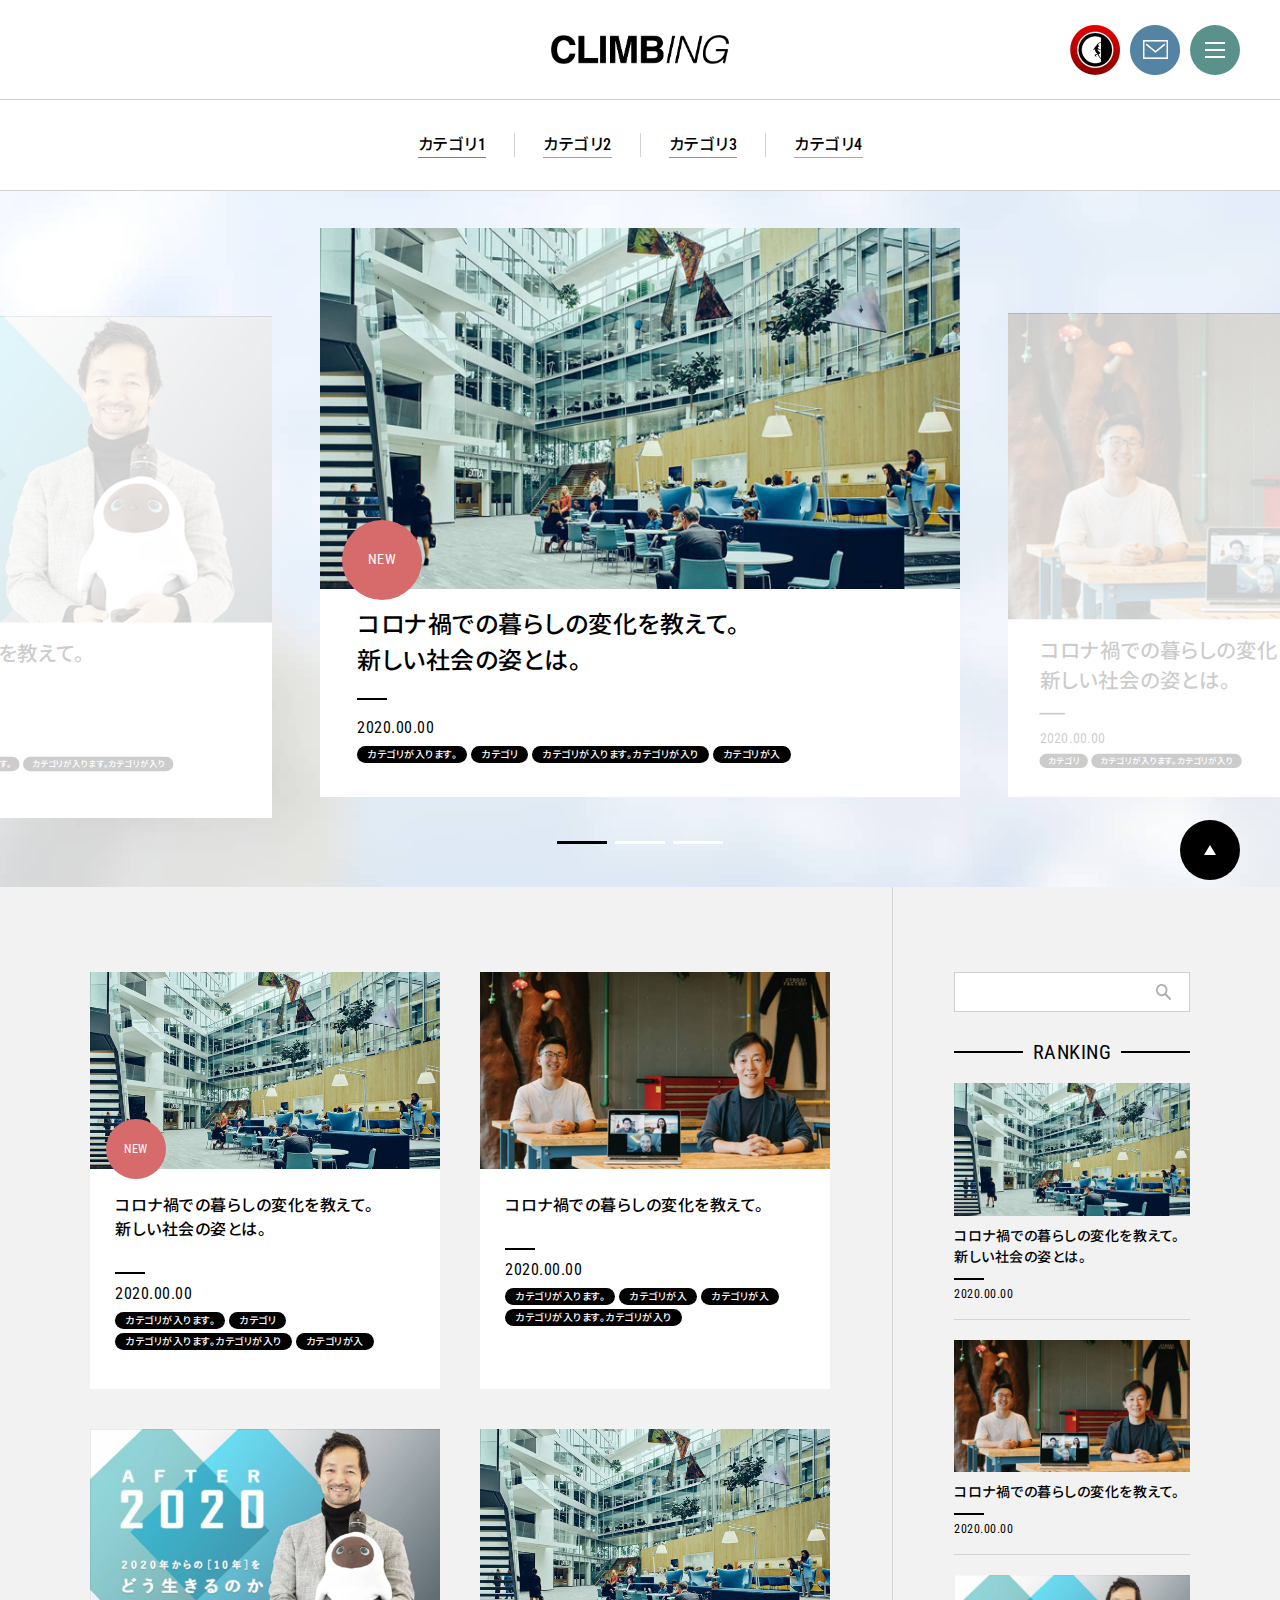
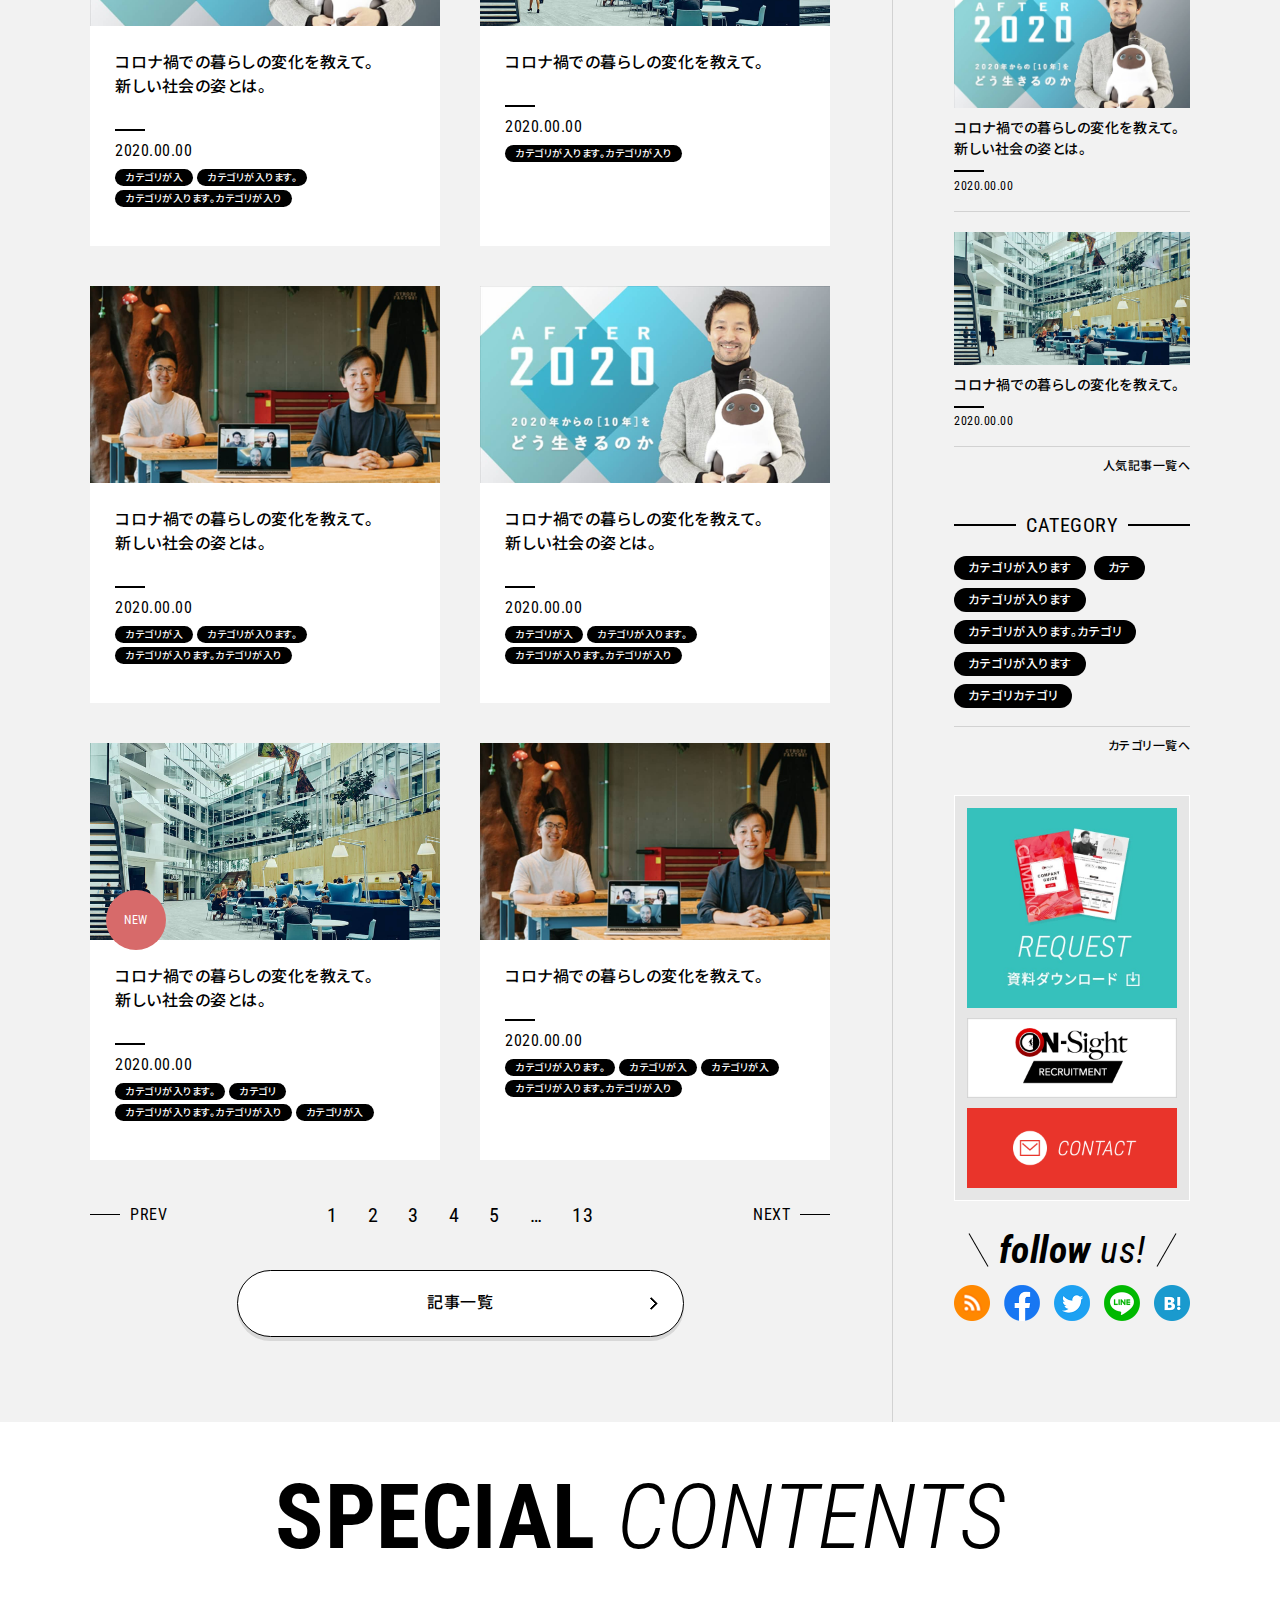
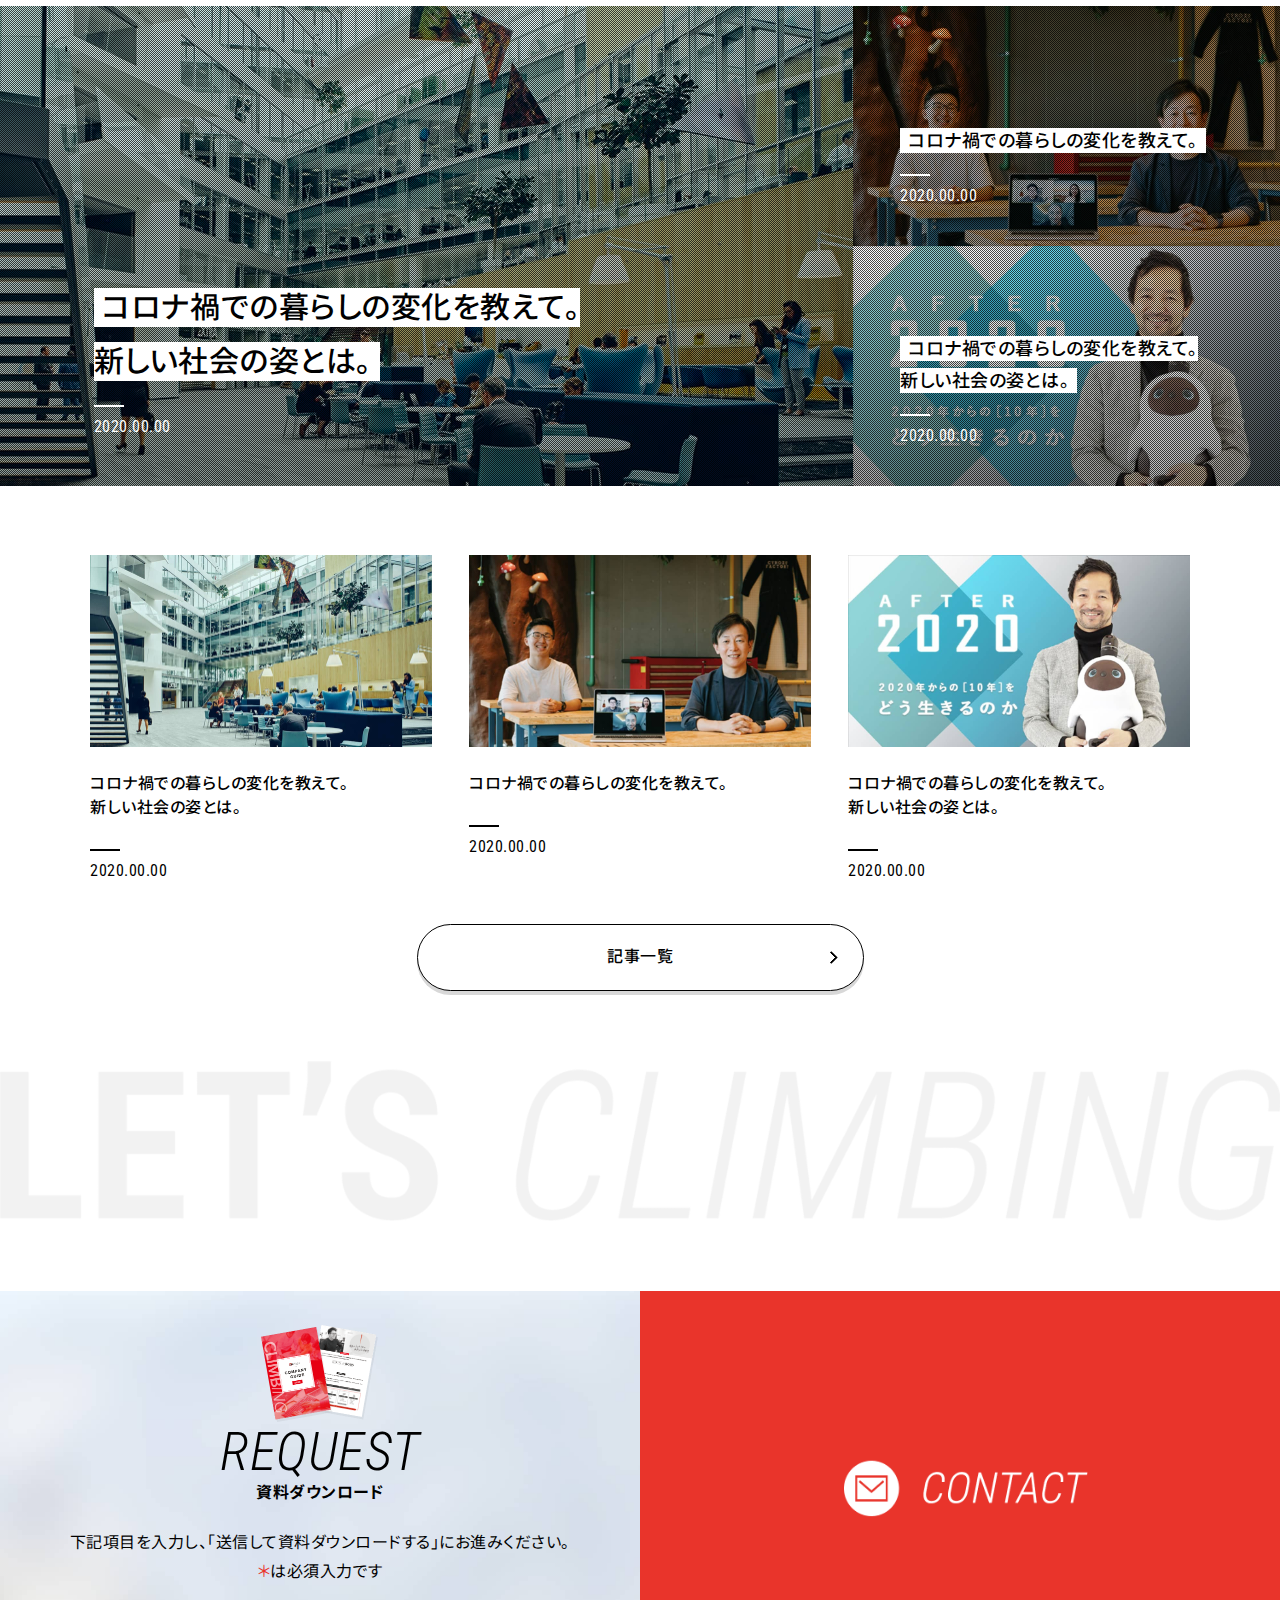
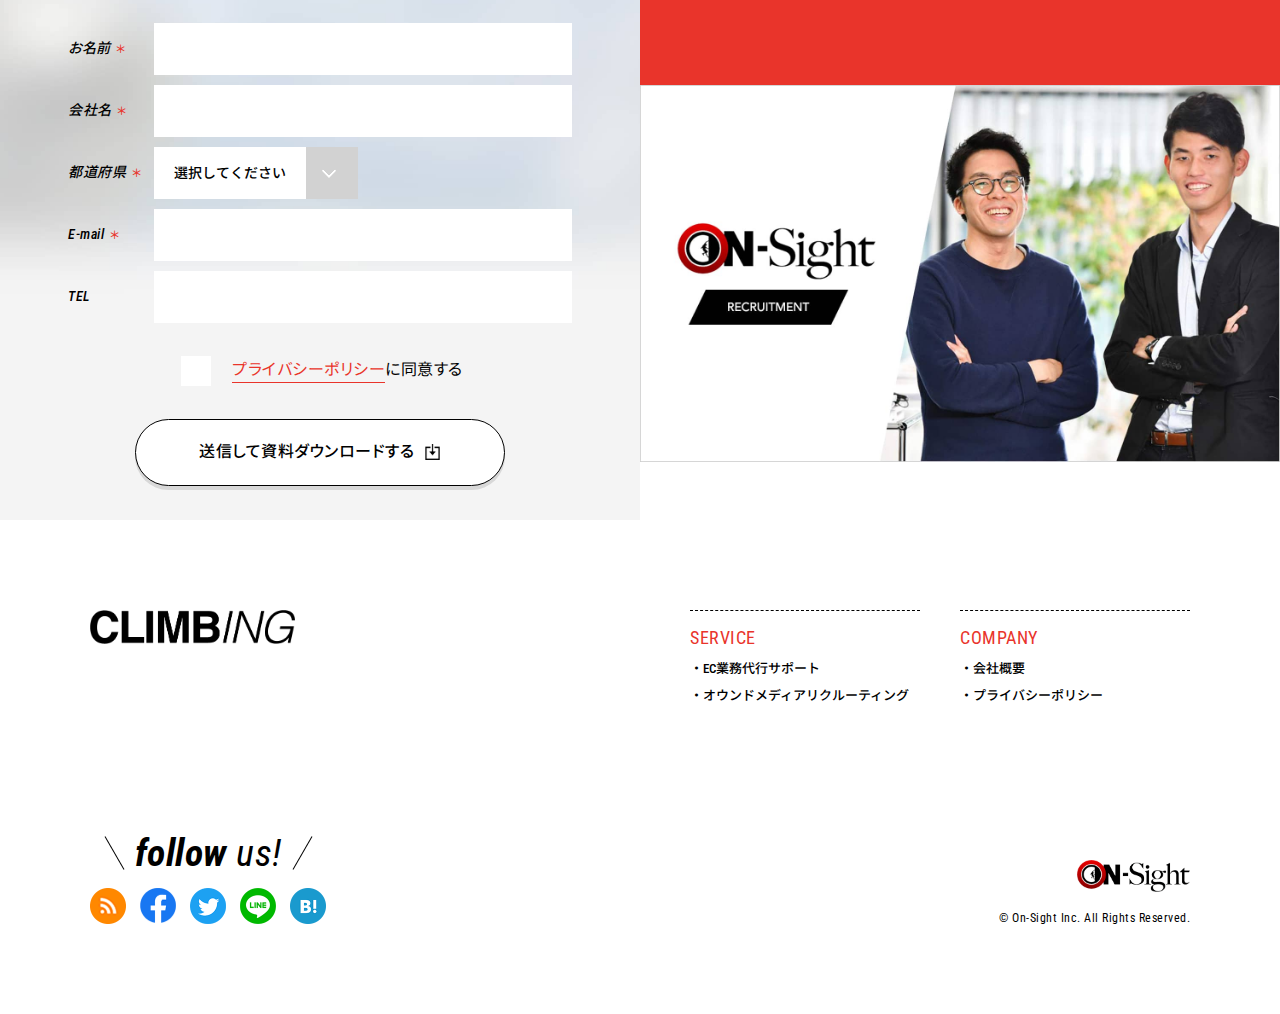
==== commit 3efca05f: "グロナビ追加、パンくず追加、他修正" ====
--- a/index.html
+++ b/index.html
@@ -25,66 +25,74 @@
 <a id="page-top"></a>
 <div id="wrapper">
   <header class="header">
-    <h1 class="header__logo"><a href="./"><img src="./wp-content/themes/climbing/images/logo_climbing.png" alt="CLIMBING" ></a></h1>
-    <ul class="header__icn">
-      <li class="header__icn__item"><a href="#"><img src="./wp-content/themes/climbing/images/icn_header_onsight.png" alt="オンサイト株式会社" ></a></li>
-      <li class="header__icn__item"><a href="./contact/"><img src="./wp-content/themes/climbing/images/icn_header_contact.png" alt="CONTACT" ></a></li>
-      <li class="header__icn__item -menu">
-        <a href="#" class="header__menu" data-nav-open="false">
-          <span class="header__menu__item -top"></span>
-          <span class="header__menu__item -middle"></span>
-          <span class="header__menu__item -bottom"></span>
-        </a>
-      </li>
-    </ul>
-    <nav class="header__nav" data-nav-open="false">
-      <div class="header__nav__wrap">
-        <ul class="header__nav__list">
-          <li class="header__nav__list__item">
-            <a href="./">
-              <span class="en">Home</span>
-              <span class="jp">ホーム</span>
-            </a>
-          </li>
-          <li class="header__nav__list__item">
-            <a href="./category/">
-              <span class="en">CATEGORY</span>
-              <span class="jp">カテゴリ一覧</span>
-            </a>
-          </li>
-          <li class="header__nav__list__item">
-            <a href="./#special">
-              <span class="en">SPECIAL CONTENTS</span>
-              <span class="jp">特集記事</span>
-            </a>
-          </li>
-          <li class="header__nav__list__item">
-            <a href="./#request">
-              <span class="en">REQUEST</span>
-              <span class="jp">資料ダウンロード</span>
-            </a>
-          </li>
-          <li class="header__nav__list__item">
-            <a href="./contact/">
-              <span class="en">CONTACT</span>
-              <span class="jp">お問い合わせ</span>
-            </a>
-          </li>
-        </ul>
-        <a href="https://on-sight.biz" target="_blank" class="header__nav__banner">
-          <img src="./wp-content/themes/climbing/images/bnr_onsight.png" alt="オンサイト株式会社" >
-        </a>
-        <div class="header__nav__sns sns">
-          <ul class="sns__list">
-            <li class="sns__list__item"><a href="#"><img src="./wp-content/themes/climbing/images/icn_sns_rss.png" alt="RSS" ></a></li>
-            <li class="sns__list__item"><a href="#"><img src="./wp-content/themes/climbing/images/icn_sns_facebook.png" alt="Facebook" ></a></li>
-            <li class="sns__list__item"><a href="#"><img src="./wp-content/themes/climbing/images/icn_sns_twitter.png" alt="twitter" ></a></li>
-            <li class="sns__list__item"><a href="#"><img src="./wp-content/themes/climbing/images/icn_sns_line.png" alt="LINE" ></a></li>
-            <li class="sns__list__item"><a href="#"><img src="./wp-content/themes/climbing/images/icn_sns_bookmark.png" alt="はてなブックマーク" ></a></li>
+    <div class="header__top">
+      <h1 class="header__logo"><a href="./"><img src="./wp-content/themes/climbing/images/logo_climbing.png" alt="CLIMBING" ></a></h1>
+      <ul class="header__icn">
+        <li class="header__icn__item"><a href="#"><img src="./wp-content/themes/climbing/images/icn_header_onsight.png" alt="オンサイト株式会社" ></a></li>
+        <li class="header__icn__item"><a href="./contact/"><img src="./wp-content/themes/climbing/images/icn_header_contact.png" alt="CONTACT" ></a></li>
+        <li class="header__icn__item -menu">
+          <a href="#" class="header__menu" data-nav-open="false">
+            <span class="header__menu__item -top"></span>
+            <span class="header__menu__item -middle"></span>
+            <span class="header__menu__item -bottom"></span>
+          </a>
+        </li>
+      </ul>
+      <nav class="header__nav" data-nav-open="false">
+        <div class="header__nav__wrap">
+          <ul class="header__nav__list">
+            <li class="header__nav__list__item">
+              <a href="./">
+                <span class="en">Home</span>
+                <span class="jp">ホーム</span>
+              </a>
+            </li>
+            <li class="header__nav__list__item">
+              <a href="./category/">
+                <span class="en">CATEGORY</span>
+                <span class="jp">カテゴリ一覧</span>
+              </a>
+            </li>
+            <li class="header__nav__list__item">
+              <a href="./#special">
+                <span class="en">SPECIAL CONTENTS</span>
+                <span class="jp">特集記事</span>
+              </a>
+            </li>
+            <li class="header__nav__list__item">
+              <a href="./#request">
+                <span class="en">REQUEST</span>
+                <span class="jp">資料ダウンロード</span>
+              </a>
+            </li>
+            <li class="header__nav__list__item">
+              <a href="./contact/">
+                <span class="en">CONTACT</span>
+                <span class="jp">お問い合わせ</span>
+              </a>
+            </li>
           </ul>
-        </div>
-      <!--/.header__nav__wrap--></div>
-    <!--/.header__nav--></nav>
+          <a href="https://on-sight.biz" target="_blank" class="header__nav__banner">
+            <img src="./wp-content/themes/climbing/images/bnr_onsight.png" alt="オンサイト株式会社" >
+          </a>
+          <div class="header__nav__sns sns">
+            <ul class="sns__list">
+              <li class="sns__list__item"><a href="#"><img src="./wp-content/themes/climbing/images/icn_sns_rss.png" alt="RSS" ></a></li>
+              <li class="sns__list__item"><a href="#"><img src="./wp-content/themes/climbing/images/icn_sns_facebook.png" alt="Facebook" ></a></li>
+              <li class="sns__list__item"><a href="#"><img src="./wp-content/themes/climbing/images/icn_sns_twitter.png" alt="twitter" ></a></li>
+              <li class="sns__list__item"><a href="#"><img src="./wp-content/themes/climbing/images/icn_sns_line.png" alt="LINE" ></a></li>
+              <li class="sns__list__item"><a href="#"><img src="./wp-content/themes/climbing/images/icn_sns_bookmark.png" alt="はてなブックマーク" ></a></li>
+            </ul>
+          </div>
+        <!--/.header__nav__wrap--></div>
+      <!--/.header__nav--></nav>
+    <!--/.header__top--></div>
+    <ul class="header__category wrap">
+      <li class="header__category__item"><a href="#">カテゴリ1</a></li>
+      <li class="header__category__item"><a href="#">カテゴリ2</a></li>
+      <li class="header__category__item"><a href="#">カテゴリ3</a></li>
+      <li class="header__category__item"><a href="#">カテゴリ4</a></li>
+    <!--/.header__category--></ul>
   </header>
   <main class="main">
     <div class="home">
@@ -596,7 +604,7 @@
                   <span class="request__privacy__txt"><a href="https://on-sight.biz/privacy_policy/" target="_blank">プライバシーポリシー</a>に同意する</span>
                 <!--/.request__privacy--></div>
                 <div class="request__button button">
-                  <label class="button__item -download">
+                  <label class="button__item -download" onclick="openModal()">
                     <span class="button__txt">送信して資料ダウンロードする</span>
                     <input type="button" name="button" value="送信して資料ダウンロードする">
                   </label>
@@ -604,9 +612,9 @@
               <!--/.request__wrap--></div>
             <!--/.request--></section>
           </div>
-          <div class="home__footer__cols">
-            <a href="./contact/"><img src="./wp-content/themes/climbing/images/bnr_contact.png" alt="CONTACT" ></a>
-            <a href="https://on-sight.biz/recruit/" target="_blank"><img src="./wp-content/themes/climbing/images/bnr_recruit.jpg" alt="オンサイト株式会社 採用情報" ></a>
+          <div class="home__footer__cols -banners">
+            <a href="./contact/" class="home__footer__banner -contact"><img src="./wp-content/themes/climbing/images/bnr_contact.png" alt="CONTACT" ></a>
+            <a href="https://on-sight.biz/recruit/" target="_blank" class="home__footer__banner -recruit"><img src="./wp-content/themes/climbing/images/bnr_recruit.jpg" alt="オンサイト株式会社 採用情報" ></a>
           <!--/.home__footer__cols--></div>
         <!--/.home__footer__wrap--></div>
       <!--/.home__footer--></div>
@@ -657,6 +665,14 @@
     <!--/.footer__wrap--></div>
   </footer>
 <!--/#wrapper--></div>
+<div class="download">
+  <div class="download__wrap">
+    <h2 class="download__head"><img src="wp-content/themes/climbing/images/head_download_thanks.png" alt="Thank  you!" ></h2>
+    <p class="download__txt">資料請求ありがとうございます。<br>こちらのURLのよりダウンロードしてください。</p>
+    <p class="download__link"><a href="#">http://sample.xxxxxxxxxxx.jp</a></p>
+    <div class="download__close"><!--/.download__close--></div>
+  <!--/.download__wrap--></div>
+<!--/.download--></div>
 <script src="./wp-content/themes/climbing/js/smooth-scroll.polyfills.min.js"></script>
 <script src="./wp-content/themes/climbing/js/swiper.min.js"></script>
 <script src="./wp-content/themes/climbing/js/default-min.js"></script>
--- a/wp-content/themes/climbing/css/style.css
+++ b/wp-content/themes/climbing/css/style.css
@@ -164,17 +164,94 @@
   top: 0;
   right: 0;
   left: 0;
+  border-bottom: 1px solid #d2d2d2;
+  background-color: #fff;
+  z-index: 100; }
+
+.header__top {
+  position: relative;
   display: flex;
   align-items: center;
   justify-content: center;
   height: 100px;
-  background-color: #fff;
-  z-index: 100; }
-  @media screen and (max-width: 767px) {
-    .header {
+  border-bottom: 1px solid #d2d2d2; }
+  @media screen and (max-width: 767px) {
+    .header__top {
       justify-content: space-between;
       height: 15.46667vw;
       padding: 0 5.20833%; } }
+
+.header__category {
+  display: flex;
+  align-items: center;
+  justify-content: center;
+  height: 90px; }
+  @media screen and (max-width: 767px) {
+    .header__category {
+      height: 11.73333vw; } }
+
+.header__category__item {
+  padding: 0 28px; }
+  @media screen and (max-width: 767px) {
+    .header__category__item {
+      padding: 0 2.66667vw; } }
+  .header__category__item a {
+    position: relative;
+    display: inline-block;
+    font-size: 1.6rem;
+    font-weight: 500;
+    white-space: nowrap; }
+    @media screen and (max-width: 767px) {
+      .header__category__item a {
+        font-size: 13px;
+        font-size: 3.46667vw; } }
+    .header__category__item a::before {
+      content: "";
+      position: absolute;
+      right: 0;
+      top: 100%;
+      left: 0;
+      display: block;
+      width: 100%;
+      height: 1px;
+      -moz-transition: all 0.2s;
+      -o-transition: all 0.2s;
+      -webkit-transition: all 0.2s;
+      transition: all 0.2s; }
+      @media screen and (max-width: 767px) {
+        .header__category__item a::before {
+          height: 0.53333vw; } }
+    .header__category__item a:hover::before {
+      height: 3px; }
+      @media screen and (max-width: 767px) {
+        .header__category__item a:hover::before {
+          height: 0.53333vw; } }
+  .header__category__item + .header__category__item {
+    border-left: 1px solid #d2d2d2; }
+  .header__category__item:nth-of-type(1) a::before {
+    background-color: #478cbd; }
+  .header__category__item:nth-of-type(2) a::before {
+    background-color: #6cb5ac; }
+  .header__category__item:nth-of-type(3) a::before {
+    background-color: #c175ba; }
+  .header__category__item:nth-of-type(4) a::before {
+    background-color: #b6b54c; }
+  .header__category__item:nth-of-type(5) a::before {
+    background-color: #f0675f; }
+  .header__category__item:nth-of-type(6) a::before {
+    background-color: #a3cb47; }
+  .header__category__item:nth-of-type(7) a::before {
+    background-color: #f9a743; }
+  .header__category__item:nth-of-type(8) a::before {
+    background-color: #de6189; }
+  .header__category__item:nth-of-type(9) a::before {
+    background-color: #ffed39; }
+  .header__category__item:nth-of-type(10) a::before {
+    background-color: #666aa9; }
+  .header__category__item:nth-of-type(11) a::before {
+    background-color: #f37d4f; }
+  .header__category__item:nth-of-type(12) a::before {
+    background-color: #008fb7; }
 
 .header__logo {
   width: 178px; }
@@ -319,6 +396,12 @@
       font-size: 12px;
       font-size: 3.2vw; } }
 
+.header__nav__sns {
+  max-width: 236px; }
+  @media screen and (max-width: 767px) {
+    .header__nav__sns {
+      max-width: none; } }
+
 .header__nav__banner {
   display: block;
   width: 210px;
@@ -340,8 +423,8 @@
 
 .footer__pagetop {
   position: fixed;
-  right: 60px;
-  bottom: 90px;
+  right: 40px;
+  bottom: 20px;
   display: flex;
   align-items: center;
   justify-content: center;
@@ -358,6 +441,10 @@
     margin-top: -6px;
     border: 6px solid transparent;
     border-bottom: 10px solid #fff; }
+  @media screen and (max-width: 1024px) {
+    .footer__pagetop {
+      right: 2.66667vw;
+      bottom: 1.6vw; } }
   @media screen and (max-width: 767px) {
     .footer__pagetop {
       position: static;
@@ -474,13 +561,14 @@
  main
 ----------------------------*/
 .main {
-  padding-top: 100px; }
+  padding-top: 190px; }
   @media screen and (max-width: 767px) {
     .main {
-      padding-top: 15.46667vw; } }
+      padding-top: 27.2vw; } }
 
 /* .main__contents */
 .main__contents {
+  position: relative;
   background-color: #f2f2f2; }
 
 .main__contents__head {
@@ -535,12 +623,20 @@
         content: none; } }
 
 .main__contents__main {
+  position: relative;
   width: 67.27273%; }
   @media screen and (max-width: 767px) {
     .main__contents__main {
       width: auto;
       padding: 9.33333vw 5.20833% 8vw;
       border-bottom: 1px solid #d2d2d2; } }
+  .main__contents__main > .breadclumb {
+    position: absolute;
+    top: -40px; }
+    @media screen and (max-width: 767px) {
+      .main__contents__main > .breadclumb {
+        position: static;
+        margin: -4vw 0 4vw; } }
 
 .main__contents__articles {
   display: flex;
@@ -792,14 +888,15 @@
   height: 100%;
   padding: 5.33333% 0;
   background: url(../images/bg_request.jpg) no-repeat center center;
-  background-size: cover; }
+  background-size: cover;
+  border-top: 1px solid #d2d2d2; }
   @media screen and (max-width: 767px) {
     .request {
       display: block;
       padding: 8vw 5.20833% 10.66667vw; } }
 
 .request__wrap {
-  max-width: 100%;
+  max-width: 740px;
   width: 78.66667%; }
   @media screen and (max-width: 767px) {
     .request__wrap {
@@ -955,6 +1052,9 @@
   justify-content: center;
   margin-bottom: 30px;
   text-align: center; }
+  @media screen and (max-width: 767px) {
+    .request__privacy {
+      margin-bottom: 6.4vw; } }
 
 .request__privacy__check {
   display: inline-block;
@@ -962,6 +1062,10 @@
   height: 30px;
   background: #fff url(../images/icn_checkbox.png) no-repeat center center;
   background-size: 0; }
+  @media screen and (max-width: 767px) {
+    .request__privacy__check {
+      width: 8vw;
+      height: 8vw; } }
   .request__privacy__check:focus {
     box-shadow: 0 0 0 1px #e9342b inset; }
   .request__privacy__check:checked {
@@ -971,21 +1075,16 @@
   display: inline-block;
   margin-left: 18px;
   font-size: 1.6rem; }
+  @media screen and (max-width: 767px) {
+    .request__privacy__txt {
+      margin-left: 1.33333vw;
+      font-size: 13px;
+      font-size: 3.46667vw; } }
   .request__privacy__txt a {
     display: inline-block;
     border-bottom: 1px solid #e9342b;
     color: #e9342b; }
 
-/*
-  
-                <div class="request__privacy">
-                  <label class="request__privacy__label">
-                    <input type="checkbox" name="privacy" class="request__privacy__check">
-                    <span class="request__privacy__txt"><a href="" target="_blank">プライバシーポリシー</a>に同意する</span>
-                  </label>
-                <!--/.request__privacy--></div>
-  
-*/
 /*--------------------------
  button
 ----------------------------*/
@@ -1040,12 +1139,21 @@
     -moz-transform: rotate(-45deg);
     -ms-transform: rotate(-45deg);
     -webkit-transform: rotate(-45deg);
-    transform: rotate(-45deg); }
+    transform: rotate(-45deg);
+    -moz-transition: all 0.2s;
+    -o-transition: all 0.2s;
+    -webkit-transition: all 0.2s;
+    transition: all 0.2s; }
     @media screen and (max-width: 767px) {
       .button__item::before {
         right: 5.33333vw;
         width: 2.13333vw;
         height: 2.13333vw; } }
+  .button__item:hover::before {
+    right: 26px; }
+    @media screen and (max-width: 767px) {
+      .button__item:hover::before {
+        right: 5.33333vw; } }
   .button__item.-download::before {
     content: none; }
   .button__item.-download .button__txt {
@@ -1130,6 +1238,30 @@
     .sns__list__item {
       width: 9.6vw;
       margin: 0 1.86667vw; } }
+
+/*--------------------------
+ breadclumb
+----------------------------*/
+.breadclumb__item {
+  display: inline;
+  font-size: 1.2rem;
+  line-height: 1.8; }
+  @media screen and (max-width: 767px) {
+    .breadclumb__item {
+      font-size: 11px;
+      font-size: 2.93333vw; } }
+  .breadclumb__item a {
+    display: inline;
+    color: #a6a6a6; }
+    .breadclumb__item a:hover {
+      color: #000; }
+  .breadclumb__item:last-child a {
+    color: #000; }
+  .breadclumb__item + .breadclumb__item::before {
+    content: "/";
+    display: inline;
+    margin: 0 1em;
+    color: #a6a6a6; }
 
 /*--------------------------
  article
@@ -1496,6 +1628,9 @@
   display: flex;
   overflow: hidden;
   margin-bottom: 5.33333%; }
+  @media screen and (max-width: 1024px) {
+    .home__special__pickup {
+      display: block; } }
   @media screen and (max-width: 767px) {
     .home__special__pickup {
       margin-bottom: 8vw; }
@@ -1517,11 +1652,18 @@
 
 .home__special__pickup__main {
   width: 66.66667%; }
+  @media screen and (max-width: 1024px) {
+    .home__special__pickup__main {
+      width: auto; } }
   .home__special__pickup__main .home__special__pickup__article .article__head {
     font-size: 3rem; }
 
 .home__special__pickup__sub {
   width: 33.33333%; }
+  @media screen and (max-width: 1024px) {
+    .home__special__pickup__sub {
+      display: flex;
+      width: auto; } }
 
 .home__special__pickup__article {
   padding-bottom: 0; }
@@ -1620,18 +1762,148 @@
     .home__footer {
       margin-top: 13.33333vw;
       padding-top: 20vw; } }
+  .home__footer .request {
+    border-top: 0; }
 
 .home__footer__wrap {
   display: flex; }
-  @media screen and (max-width: 767px) {
+  @media screen and (max-width: 1024px) {
     .home__footer__wrap {
       display: block; } }
+  @media screen and (max-width: 767px) {
+    .home__footer__wrap {
+      display: block; } }
 
 .home__footer__cols {
   width: 50%; }
-  @media screen and (max-width: 767px) {
+  @media screen and (max-width: 1024px) {
     .home__footer__cols {
+      width: auto; }
+      .home__footer__cols.-banners {
+        display: flex; } }
+  @media screen and (max-width: 767px) {
+    .home__footer__cols {
+      width: auto; }
+      .home__footer__cols.-banners {
+        display: block; } }
+
+.home__footer__banner {
+  display: block; }
+  @media screen and (max-width: 1024px) {
+    .home__footer__banner.-contact {
+      width: 49%; }
+    .home__footer__banner.-recruit {
+      width: 51%; } }
+  @media screen and (max-width: 767px) {
+    .home__footer__banner.-contact {
+      width: auto; }
+    .home__footer__banner.-recruit {
       width: auto; } }
+
+/*--------------------------
+ download
+----------------------------*/
+.download {
+  position: fixed;
+  top: 0;
+  right: 0;
+  bottom: 0;
+  left: 0;
+  display: flex;
+  align-items: center;
+  justify-content: center;
+  padding: 20px;
+  background-color: rgba(30, 30, 30, 0.9);
+  z-index: 300;
+  opacity: 0;
+  pointer-events: none;
+  -moz-transition: all 0.3s;
+  -o-transition: all 0.3s;
+  -webkit-transition: all 0.3s;
+  transition: all 0.3s; }
+  .download[data-open-modal="true"] {
+    opacity: 1;
+    pointer-events: auto; }
+  @media screen and (max-width: 767px) {
+    .download {
+      padding: 5.33333vw 5.20833%; } }
+
+.download__close {
+  position: absolute;
+  top: -70px;
+  right: 0;
+  width: 48px;
+  height: 48px;
+  cursor: pointer; }
+  @media screen and (max-width: 767px) {
+    .download__close {
+      top: -11.73333vw;
+      width: 9.06667vw;
+      height: 9.06667vw; } }
+  .download__close::before, .download__close::after {
+    content: "";
+    position: absolute;
+    top: 50%;
+    left: 50%;
+    display: block;
+    width: 100%;
+    height: 2px;
+    margin-top: -1px;
+    margin-left: -24px;
+    background-color: #fff; }
+    @media screen and (max-width: 767px) {
+      .download__close::before, .download__close::after {
+        height: 0.26667vw;
+        margin-left: -4.53333vw; } }
+  .download__close::before {
+    -moz-transform: rotate(45deg);
+    -ms-transform: rotate(45deg);
+    -webkit-transform: rotate(45deg);
+    transform: rotate(45deg); }
+  .download__close::after {
+    -moz-transform: rotate(-45deg);
+    -ms-transform: rotate(-45deg);
+    -webkit-transform: rotate(-45deg);
+    transform: rotate(-45deg); }
+
+.download__wrap {
+  position: relative;
+  max-width: 700px;
+  width: 100%;
+  padding: 140px 20px;
+  background-color: #fff;
+  text-align: center; }
+  @media screen and (max-width: 767px) {
+    .download__wrap {
+      padding: 16vw 5.33333vw; } }
+
+.download__head {
+  max-width: 300px;
+  margin: 0 auto 60px; }
+  @media screen and (max-width: 767px) {
+    .download__head {
+      max-width: 48vw;
+      margin-bottom: 6.4vw; } }
+
+.download__txt {
+  margin-bottom: 70px;
+  font-size: 1.6rem;
+  line-height: 2; }
+  @media screen and (max-width: 767px) {
+    .download__txt {
+      margin-bottom: 6.4vw;
+      font-size: 12px;
+      font-size: 3.2vw; } }
+
+.download__link a {
+  display: inline-block;
+  border-bottom: 1px solid #000;
+  font-size: 1.8rem; }
+  @media screen and (max-width: 767px) {
+    .download__link a {
+      margin-bottom: 6.4vw;
+      font-size: 12px;
+      font-size: 3.2vw; } }
 
 /*--------------------------
  category
@@ -1683,15 +1955,572 @@
     margin-left: 0.5em; }
 
 /*--------------------------
+ contact
+----------------------------*/
+@media screen and (max-width: 767px) {
+  .contact {
+    padding-bottom: 5.33333vw; } }
+
+.contact__lead {
+  margin-bottom: 30px;
+  font-size: 1.6rem;
+  line-height: 1.8; }
+  .contact__lead .required {
+    color: #e9342b; }
+  @media screen and (max-width: 767px) {
+    .contact__lead {
+      margin-bottom: 6.4vw;
+      font-size: 13px;
+      font-size: 3.46667vw; } }
+
+.contact__head {
+  margin-bottom: 40px;
+  font-size: 3rem;
+  font-weight: 500; }
+  @media screen and (max-width: 767px) {
+    .contact__head {
+      margin-bottom: 6.4vw;
+      font-size: 18px;
+      font-size: 4.8vw; } }
+
+.contact__txt {
+  margin-bottom: 50px;
+  font-size: 1.6rem;
+  font-weight: 300;
+  line-height: 2; }
+  @media screen and (max-width: 767px) {
+    .contact__txt {
+      margin-bottom: 8vw;
+      font-size: 12px;
+      font-size: 3.2vw; } }
+
+.contact__form {
+  display: flex;
+  align-items: flex-start;
+  flex-wrap: wrap;
+  margin-bottom: 20px; }
+  @media screen and (max-width: 767px) {
+    .contact__form {
+      display: block;
+      margin-bottom: 1.33333vw; } }
+
+.contact__form__head {
+  display: flex;
+  align-items: center;
+  width: 16.94915%;
+  height: 64px;
+  margin-bottom: 20px;
+  font-size: 1.6rem;
+  font-weight: 500; }
+  .contact__form__head.-required::after {
+    content: "＊";
+    margin-left: 0.5em;
+    font-size: 0.8em;
+    font-style: normal;
+    color: #e9342b; }
+  @media screen and (max-width: 767px) {
+    .contact__form__head {
+      width: auto;
+      height: auto;
+      margin-bottom: 2.66667vw;
+      font-size: 13px;
+      font-size: 3.46667vw; } }
+
+.contact__form__input {
+  position: relative;
+  width: 83.05085%;
+  margin-bottom: 20px; }
+  @media screen and (max-width: 767px) {
+    .contact__form__input {
+      width: auto;
+      margin-bottom: 5.33333vw; } }
+  .contact__form__input input {
+    display: block;
+    width: 100%;
+    height: 64px;
+    padding: 10px 20px;
+    background-color: #fff;
+    font-size: 1.8rem; }
+    .contact__form__input input:focus {
+      box-shadow: 0 0 0 1px #e9342b inset; }
+    @media screen and (max-width: 767px) {
+      .contact__form__input input {
+        height: 12vw;
+        padding: 2.66667vw;
+        font-size: 16px;
+        font-size: 4.26667vw; } }
+  .contact__form__input textarea {
+    display: block;
+    width: 100%;
+    height: 300px;
+    padding: 10px 20px;
+    background-color: #fff;
+    font-size: 1.8rem; }
+    .contact__form__input textarea:focus {
+      box-shadow: 0 0 0 1px #e9342b inset; }
+    @media screen and (max-width: 767px) {
+      .contact__form__input textarea {
+        height: 53.33333vw;
+        padding: 2.66667vw;
+        font-size: 16px;
+        font-size: 4.26667vw; } }
+  .contact__form__input.-error input,
+  .contact__form__input.-error textarea {
+    background-color: #ffdbd9; }
+  .contact__form__input.-error::before {
+    content: "!";
+    position: absolute;
+    top: 20px;
+    right: 20px;
+    display: flex;
+    align-items: center;
+    justify-content: center;
+    width: 25px;
+    height: 25px;
+    border-radius: 50%;
+    background-color: #e9342b;
+    font-size: 1.4rem;
+    font-weight: 500;
+    color: #ffdbd9;
+    pointer-events: none; }
+    @media screen and (max-width: 767px) {
+      .contact__form__input.-error::before {
+        top: 3.46667vw;
+        right: 2.66667vw;
+        width: 5.06667vw;
+        height: 5.06667vw;
+        font-size: 11px;
+        font-size: 2.93333vw; } }
+
+.contact__confirm {
+  margin-bottom: 50px;
+  border-top: 1px solid #d2d2d2;
+  overflow: hidden; }
+  @media screen and (max-width: 767px) {
+    .contact__confirm {
+      margin-bottom: 8vw; } }
+
+.contact__confirm__head {
+  clear: left;
+  float: left;
+  width: 24.32432%;
+  padding: 24px 0;
+  font-size: 1.6rem;
+  font-weight: 500; }
+  @media screen and (max-width: 767px) {
+    .contact__confirm__head {
+      float: none;
+      width: auto;
+      padding: 4vw 0 2.66667vw;
+      font-size: 13px;
+      font-size: 3.46667vw; } }
+
+.contact__confirm__txt {
+  padding: 24px 0;
+  padding-left: 27.02703%;
+  border-bottom: 1px solid #d2d2d2;
+  font-size: 1.6rem;
+  font-weight: 300; }
+  @media screen and (max-width: 767px) {
+    .contact__confirm__txt {
+      padding: 0 0 4vw;
+      font-size: 13px;
+      font-size: 3.46667vw; } }
+
+.contact__error {
+  margin-top: 5px;
+  font-size: 1.4rem;
+  color: #e9342b; }
+  @media screen and (max-width: 767px) {
+    .contact__error {
+      margin-top: 2.66667vw;
+      font-size: 12px;
+      font-size: 3.2vw; } }
+
+.contact__button .button__item {
+  max-width: 447px; }
+  @media screen and (max-width: 767px) {
+    .contact__button .button__item {
+      max-width: 65.06667vw; } }
+.contact__button.-complete {
+  justify-content: flex-start; }
+  @media screen and (max-width: 767px) {
+    .contact__button.-complete {
+      justify-content: center; } }
+  .contact__button.-complete .button__item {
+    max-width: 306px; }
+    @media screen and (max-width: 767px) {
+      .contact__button.-complete .button__item {
+        max-width: 65.06667vw; } }
+
+.contact__privacy {
+  display: flex;
+  align-items: center;
+  justify-content: center;
+  margin-bottom: 40px;
+  text-align: center; }
+  @media screen and (max-width: 767px) {
+    .contact__privacy {
+      margin-bottom: 6.4vw; } }
+
+.contact__privacy__check {
+  display: inline-block;
+  width: 30px;
+  height: 30px;
+  background: #fff url(../images/icn_checkbox.png) no-repeat center center;
+  background-size: 0; }
+  @media screen and (max-width: 767px) {
+    .contact__privacy__check {
+      width: 8vw;
+      height: 8vw; } }
+  .contact__privacy__check:focus {
+    box-shadow: 0 0 0 1px #e9342b inset; }
+  .contact__privacy__check:checked {
+    background-size: contain; }
+
+.contact__privacy__txt {
+  display: inline-block;
+  margin-left: 18px;
+  font-size: 1.6rem; }
+  @media screen and (max-width: 767px) {
+    .contact__privacy__txt {
+      margin-left: 1.33333vw;
+      font-size: 13px;
+      font-size: 3.46667vw; } }
+  .contact__privacy__txt a {
+    display: inline-block;
+    border-bottom: 1px solid #e9342b;
+    color: #e9342b; }
+
+/*--------------------------
+ detail
+----------------------------*/
+.detail__header {
+  margin-bottom: 30px;
+  padding-bottom: 30px;
+  border-bottom: 1px solid #d2d2d2; }
+  @media screen and (max-width: 767px) {
+    .detail__header {
+      margin-bottom: 5.33333vw;
+      padding-bottom: 4.8vw; } }
+
+.detail__photo {
+  margin-bottom: 24px; }
+  @media screen and (max-width: 767px) {
+    .detail__photo {
+      margin-bottom: 5.33333vw; } }
+
+.detail__head {
+  margin-bottom: 20px;
+  font-size: 3.6rem;
+  line-height: 1.4;
+  font-weight: 500; }
+  @media screen and (max-width: 767px) {
+    .detail__head {
+      margin-bottom: 3.2vw;
+      font-size: 18px;
+      font-size: 4.8vw; } }
+
+.detail__data {
+  position: relative;
+  display: flex;
+  align-items: flex-start;
+  justify-content: flex-start;
+  margin-bottom: 24px;
+  padding-top: 1.35135%; }
+  @media screen and (max-width: 767px) {
+    .detail__data {
+      margin-bottom: 3.2vw;
+      padding-top: 1.33333vw; } }
+  .detail__data::before {
+    content: "";
+    position: absolute;
+    top: 0;
+    left: 0;
+    display: block;
+    width: 30px;
+    height: 2px;
+    background-color: #000; }
+    @media screen and (max-width: 767px) {
+      .detail__data::before {
+        width: 4vw;
+        height: 0.26667vw; } }
+
+.detail__date {
+  display: block;
+  margin-right: 20px;
+  margin-bottom: 4px;
+  font-size: 1.5rem;
+  font-weight: 300; }
+  @media screen and (max-width: 767px) {
+    .detail__date {
+      margin-right: 2.66667vw;
+      margin-bottom: 1.6vw;
+      font-size: 12px;
+      font-size: 3.2vw; } }
+
+.detail__category {
+  display: flex;
+  align-items: flex-start;
+  justify-content: flex-start;
+  flex-wrap: wrap; }
+
+.detail__category__item {
+  display: inline-block;
+  margin-right: 4px;
+  margin-bottom: 4px; }
+  @media screen and (max-width: 767px) {
+    .detail__category__item {
+      margin-right: 1.6vw;
+      margin-bottom: 1.6vw; } }
+  .detail__category__item a {
+    display: block;
+    padding: 1px 10px;
+    border-radius: 20px;
+    background-color: #000;
+    font-size: 1rem;
+    font-weight: 500;
+    color: #fff; }
+    @media screen and (max-width: 767px) {
+      .detail__category__item a {
+        padding: 0.53333vw 2.66667vw;
+        font-size: 10px;
+        font-size: 2.66667vw; } }
+
+.detail__sns {
+  max-width: 236px; }
+  @media screen and (max-width: 767px) {
+    .detail__sns .sns__list {
+      justify-content: flex-start; } }
+  .detail__sns .sns__list__item {
+    width: 11.86441%; }
+    @media screen and (max-width: 767px) {
+      .detail__sns .sns__list__item {
+        width: 7.46667vw;
+        margin: 0 4vw 0 0; } }
+
+.detail__index {
+  margin-bottom: 40px;
+  padding: 25px 90px;
+  border: 1px solid #d2d2d2; }
+  @media screen and (max-width: 767px) {
+    .detail__index {
+      margin-bottom: 4.8vw;
+      padding: 4vw 9.33333vw; } }
+
+.detail__index__head {
+  margin-bottom: 15px;
+  padding-bottom: 15px;
+  border-bottom: 1px solid #d2d2d2;
+  font-size: 1.6rem;
+  font-weight: 500; }
+  @media screen and (max-width: 767px) {
+    .detail__index__head {
+      margin-bottom: 2.66667vw;
+      padding-bottom: 2.13333vw;
+      font-size: 13px;
+      font-size: 3.46667vw; } }
+
+.detail__index__list {
+  font-feature-settings: normal;
+  letter-spacing: 0; }
+
+.detail__index__item {
+  margin-left: 1em;
+  text-indent: -1em;
+  font-size: 1.6rem;
+  font-weight: 300; }
+  @media screen and (max-width: 767px) {
+    .detail__index__item {
+      font-size: 13px;
+      font-size: 3.46667vw; } }
+  .detail__index__item + .detail__index__item {
+    margin-top: 5px; }
+    @media screen and (max-width: 767px) {
+      .detail__index__item + .detail__index__item {
+        margin-top: 1.33333vw; } }
+  .detail__index__item::before {
+    content: "・"; }
+
+.detail__contents {
+  margin-bottom: 80px;
+  font-feature-settings: normal;
+  letter-spacing: 0; }
+  @media screen and (max-width: 767px) {
+    .detail__contents {
+      margin-bottom: 10.66667vw; } }
+  .detail__contents p {
+    margin-bottom: 1.5em;
+    font-size: 1.6rem;
+    font-weight: 300; }
+    @media screen and (max-width: 767px) {
+      .detail__contents p {
+        font-size: 13px;
+        font-size: 3.46667vw; } }
+  .detail__contents h1,
+  .detail__contents h2,
+  .detail__contents h3,
+  .detail__contents h4,
+  .detail__contents h5,
+  .detail__contents h6 {
+    position: relative;
+    margin-top: 0.5em;
+    margin-bottom: 1em;
+    padding-top: 1em;
+    padding-bottom: 10px;
+    border-bottom: 1px solid #d2d2d2;
+    font-size: 2.4rem;
+    font-weight: 500; }
+    @media screen and (max-width: 767px) {
+      .detail__contents h1,
+      .detail__contents h2,
+      .detail__contents h3,
+      .detail__contents h4,
+      .detail__contents h5,
+      .detail__contents h6 {
+        padding-bottom: 2.66667vw;
+        font-size: 13px;
+        font-size: 3.46667vw; } }
+    .detail__contents h1::before,
+    .detail__contents h2::before,
+    .detail__contents h3::before,
+    .detail__contents h4::before,
+    .detail__contents h5::before,
+    .detail__contents h6::before {
+      content: "";
+      position: absolute;
+      bottom: -1px;
+      left: 0;
+      display: block;
+      width: 104px;
+      height: 2px;
+      background-color: #000; }
+      @media screen and (max-width: 767px) {
+        .detail__contents h1::before,
+        .detail__contents h2::before,
+        .detail__contents h3::before,
+        .detail__contents h4::before,
+        .detail__contents h5::before,
+        .detail__contents h6::before {
+          width: 18.66667vw; } }
+  .detail__contents img {
+    margin-bottom: 1.5em; }
+  .detail__contents ul {
+    margin-bottom: 1.5em;
+    font-size: 1.6rem;
+    font-weight: 300; }
+    @media screen and (max-width: 767px) {
+      .detail__contents ul {
+        font-size: 13px;
+        font-size: 3.46667vw; } }
+    .detail__contents ul li {
+      margin-bottom: 0.5em;
+      margin-left: 1em;
+      text-indent: -1em; }
+      .detail__contents ul li::before {
+        content: "・"; }
+  .detail__contents blockquote {
+    margin-bottom: 1.5em;
+    padding-left: 10px;
+    border-left: 2px solid #000;
+    font-size: 1.6rem;
+    font-weight: 300; }
+    @media screen and (max-width: 767px) {
+      .detail__contents blockquote {
+        padding-left: 2.66667vw;
+        font-size: 13px;
+        font-size: 3.46667vw; } }
+  .detail__contents table {
+    margin-bottom: 1.5em; }
+    .detail__contents table th, .detail__contents table td {
+      padding: 10px 20px;
+      border: 1px solid #b4b4b4;
+      font-size: 1.6rem;
+      font-weight: 300; }
+      @media screen and (max-width: 767px) {
+        .detail__contents table th, .detail__contents table td {
+          padding: 1.6vw 4.26667vw;
+          font-size: 13px;
+          font-size: 3.46667vw; } }
+    .detail__contents table th {
+      background-color: #dbdbdb;
+      text-align: center; }
+    .detail__contents table td {
+      background-color: #fff; }
+
+/*--------------------------
+ related
+----------------------------*/
+@media screen and (max-width: 767px) {
+  .related {
+    margin-bottom: 4vw; } }
+
+.related__head {
+  margin-bottom: 36px;
+  line-height: 1; }
+  @media screen and (max-width: 767px) {
+    .related__head {
+      margin-bottom: 5.33333vw; } }
+  .related__head .en {
+    display: inline-block;
+    margin-right: 20px;
+    font-size: 3rem;
+    font-weight: 300; }
+    @media screen and (max-width: 767px) {
+      .related__head .en {
+        display: block;
+        margin-right: 0;
+        margin-bottom: 2.66667vw;
+        font-size: 25px;
+        font-size: 6.66667vw; } }
+  .related__head .jp {
+    display: inline-block;
+    font-size: 1.6rem; }
+    @media screen and (max-width: 767px) {
+      .related__head .jp {
+        display: block;
+        font-size: 13px;
+        font-size: 3.46667vw; } }
+
+.related__articles {
+  display: flex;
+  align-items: flex-start;
+  justify-content: flex-start;
+  flex-wrap: wrap;
+  margin-right: -2.7027%;
+  overflow: hidden; }
+  @media screen and (max-width: 767px) {
+    .related__articles {
+      display: block;
+      margin-right: 0; } }
+
+.related__article {
+  width: 31.05263%;
+  margin-right: 2.10526%; }
+  @media screen and (max-width: 767px) {
+    .related__article {
+      width: auto;
+      margin-right: 0;
+      border-bottom: 1px solid #d2d2d2; } }
+  @media screen and (max-width: 767px) {
+    .related__article + .related__article {
+      margin-top: 4vw; } }
+
+/*--------------------------
  error
 ----------------------------*/
 .error {
-  padding: 12% 0 16%;
+  padding: 20px 0 16%;
   background: url(../images/bg_error.jpg) no-repeat center center;
   background-size: cover; }
+  .error .breadclumb {
+    margin-bottom: 14.54545%; }
+    @media screen and (max-width: 767px) {
+      .error .breadclumb {
+        margin-bottom: 18.66667vw; } }
   @media screen and (max-width: 767px) {
     .error {
-      padding: 17.33333vw 0 26.66667vw; } }
+      padding: 5.33333vw 0 26.66667vw; } }
 
 .error__head {
   margin-bottom: 3.63636%;
